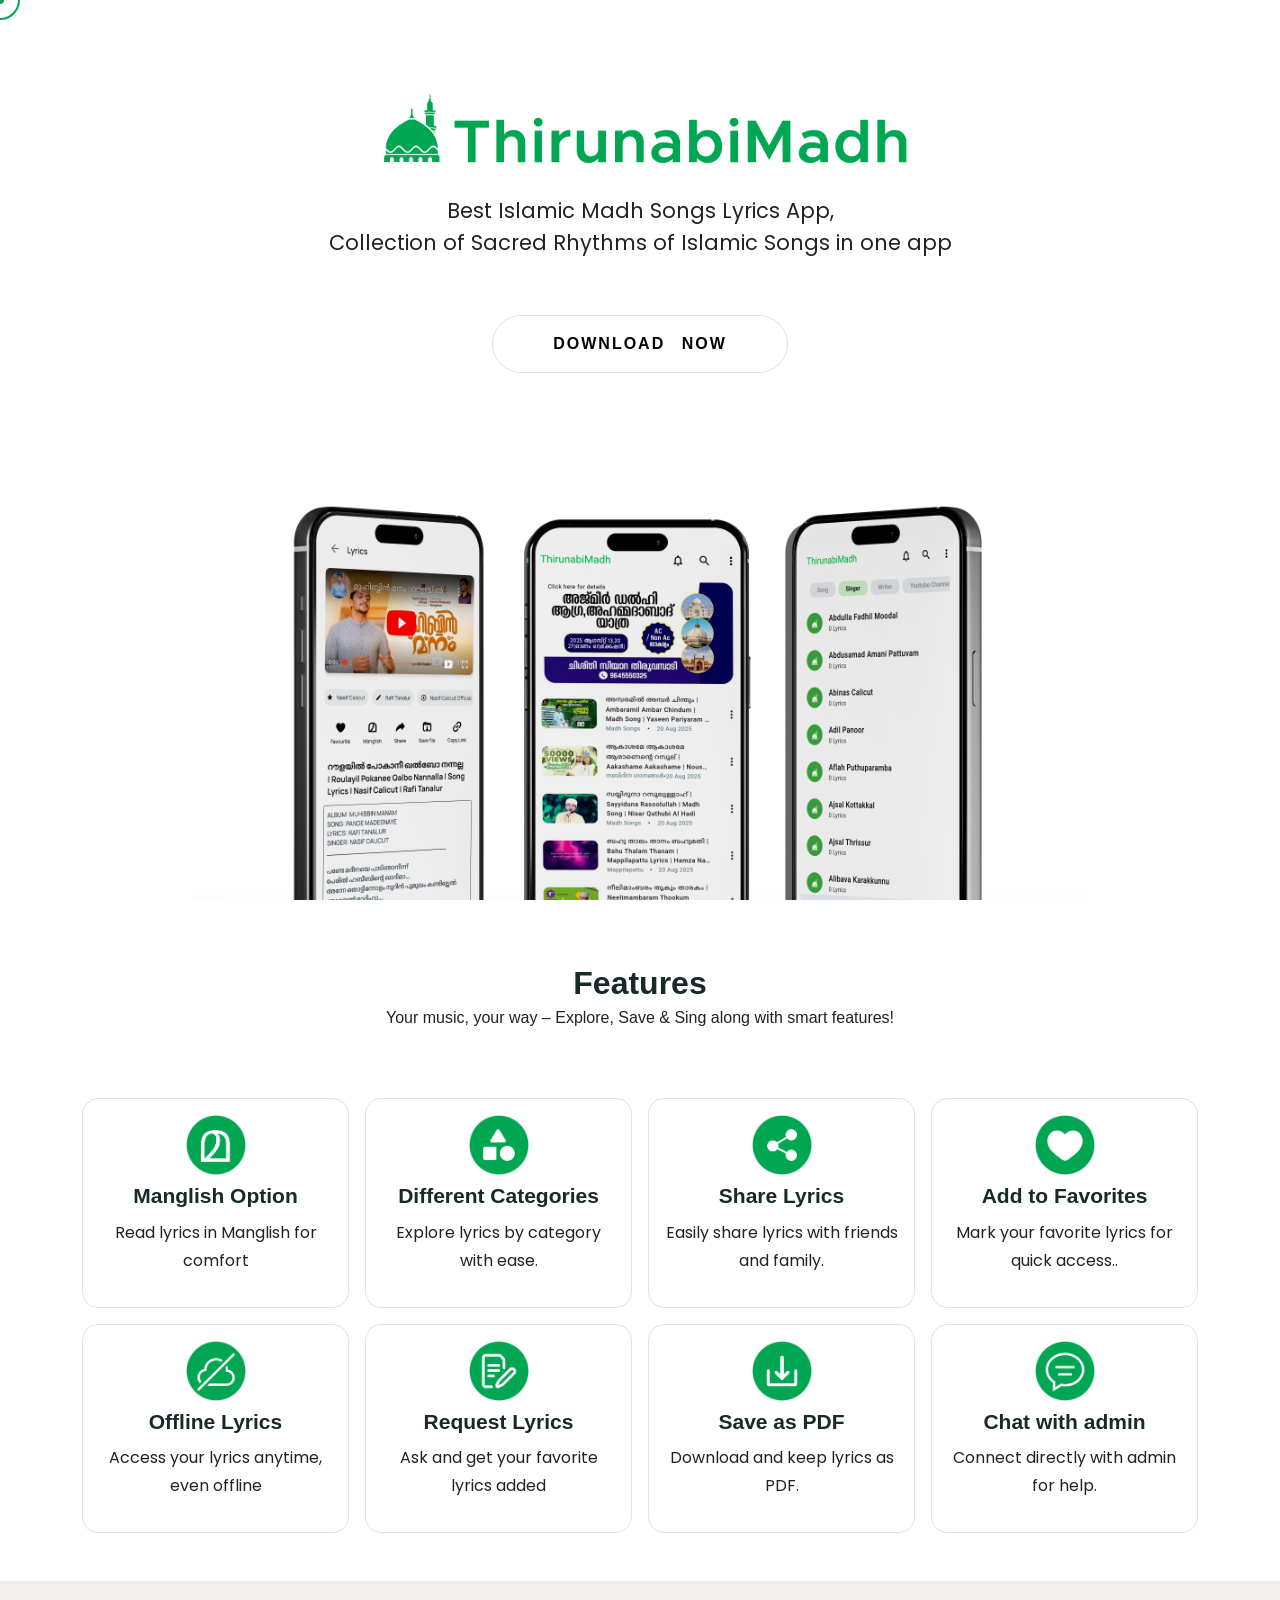
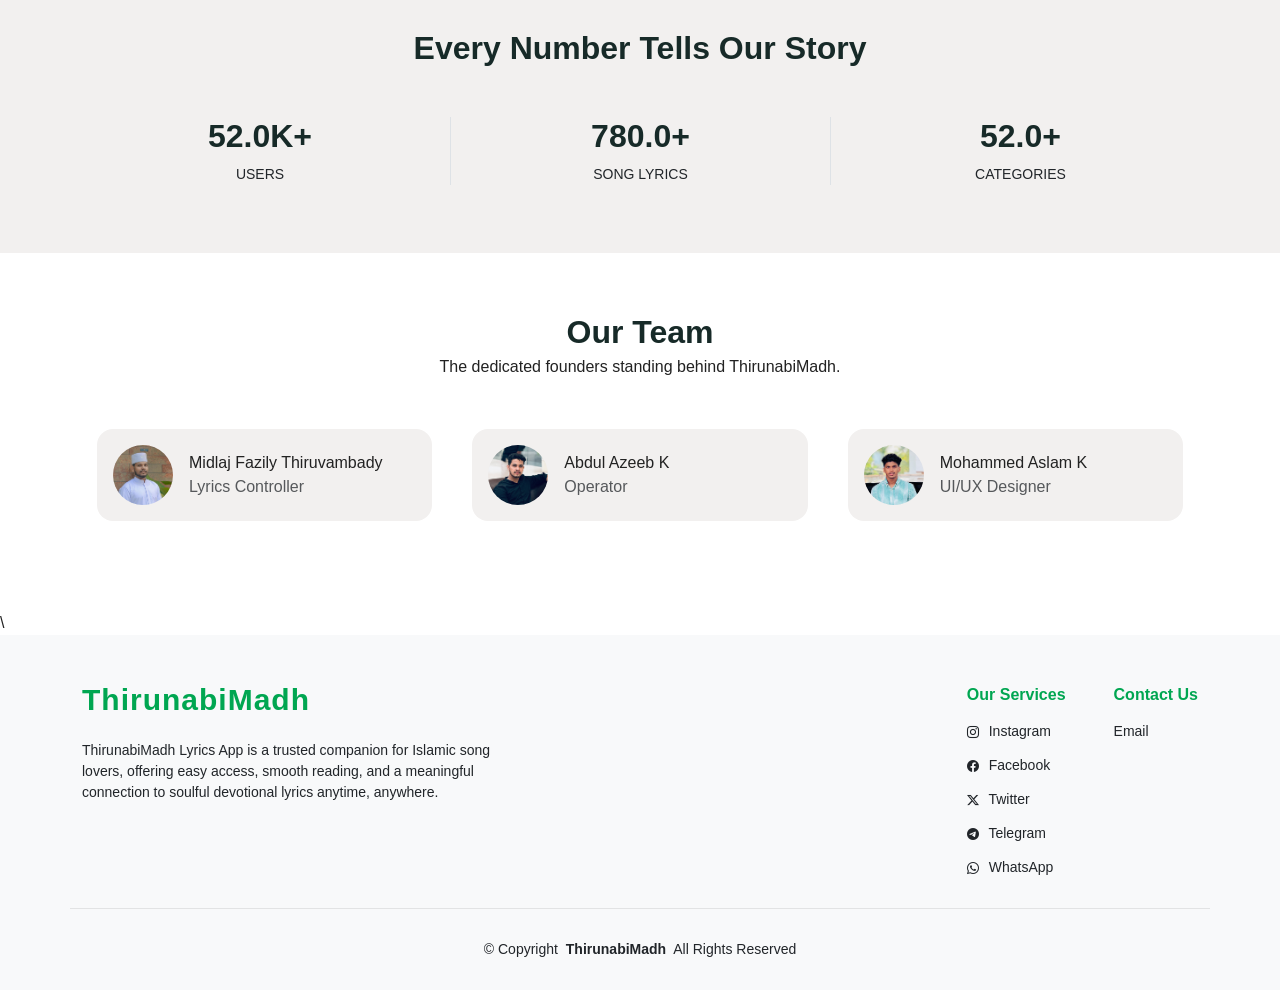
==== index.html @ 8b6ee103 "Add files via upload" ====
<!DOCTYPE html>
<html lang="en">

<head>
  <meta charset="utf-8">
  <meta content="width=device-width, initial-scale=1.0" name="viewport">
  <title>ThirunbiMadh</title>
  <meta name="description" content>
  <meta name="keywords" content>

  <!-- Favicons -->
  <link href="assetss/cus-imgs/LOGO-01-1.png" rel="icon">
  <link href="assetss/img/apple-touch-icon.png" rel="apple-touch-icon">

  <!-- Fonts -->
  <link href="https://fonts.googleapis.com" rel="preconnect">
  <link href="https://fonts.gstatic.com" rel="preconnect" crossorigin>
  <link
    href="https://fonts.googleapis.com/css2?family=Roboto:ital,wght@0,100;0,300;0,400;0,500;0,700;0,900;1,100;1,300;1,400;1,500;1,700;1,900&family=Montserrat:ital,wght@0,100;0,200;0,300;0,400;0,500;0,600;0,700;0,800;0,900;1,100;1,200;1,300;1,400;1,500;1,600;1,700;1,800;1,900&family=Poppins:ital,wght@0,100;0,200;0,300;0,400;0,500;0,600;0,700;0,800;0,900;1,100;1,200;1,300;1,400;1,500;1,600;1,700;1,800;1,900&display=swap"
    rel="stylesheet">

  <!-- Vendor CSS Files -->
  <link href="assetss/vendor/bootstrap/css/bootstrap.min.css" rel="stylesheet">
  <link href="assetss/vendor/bootstrap-icons/bootstrap-icons.css" rel="stylesheet">
  <link href="assetss/vendor/aos/aos.css" rel="stylesheet">
  <link href="assetss/vendor/glightbox/css/glightbox.min.css" rel="stylesheet">
  <link href="assetss/vendor/swiper/swiper-bundle.min.css" rel="stylesheet">

  <!-- Main CSS File -->
  <link rel="stylesheet" type="text/css" href="assetss/css/style.css">
  <link href="assetss/css/main.css" rel="stylesheet">

  <!-- =======================================================
  * Template Name: Impact
  * Template URL: https://bootstrapmade.com/impact-bootstrap-business-website-template/
  * Updated: Aug 07 2024 with Bootstrap v5.3.3
  * Author: BootstrapMade.com
  * License: https://bootstrapmade.com/license/
  ======================================================== -->
</head>

<body class="index-page">

  <!-- Custom cursor elements -->
  <div class="cursor-outline"></div>
  <div class="cursor-dot"></div>

  <header id="header" class="header fixed-top">

    <i class="mobile-nav-toggle"></i>
  </header>

  <main class="main">

    <!-- Hero Section -->
    <section class="head index-part-1">
      <div class="wow">
        <div class="container">
          <div class="row justify-content-center text-center">

            <!-- Logo -->
            <div class="col-12">
              <div class>
                <img class="img-fluid img-logo mx-auto d-block" src="assetss/cus-imgs/top img 4.png" alt="WOW Logo">
              </div>
            </div>

            <!-- Text -->
            <div class="col-12 ">

              <div class="font-1 helmet text-center mb-4">
                <p>
                  Best Islamic Madh Songs Lyrics App,
                  <br>
                  Collection of Sacred Rhythms of Islamic Songs in one app
                </p>
                <p></p>
              </div>
            </div>

            <!-- Button -->
            <div class="col-12 mt-4">
              <div class="wow-btn text-center">
                <a class="btn btn-default wow-button border"
                  href="https://play.google.com/store/apps/details?id=com.ThirunabiMadh ">
                  DOWNLOAD NOW</a>
              </div>
            </div>

          </div>
        </div>
      </div>
    </section>


    <section class="index-part-2 py-5 mt-3">
      <div class="container">

        <!-- desktop view -->
        <div class="row d-none d-md-block">
          <div class="container section-title mb-5" data-aos="fade-up">
        <h2>Features</h2>
        <p>Your music, your way – Explore, Save & Sing along with smart features!</p>
      </div><!-- End Section Title -->
         
          
        </div>

        <!-- mobile view -->
        <div class="row d-md-none">
          <div class="">
            <h2>Features</h2>
          </div>


          <p class="font-1">
            Your music, your way – Explore, Save & Sing along with smart features!
          </p>
        </div>
      </div>

      <div class="container">
  <div class="row g-3">

    <!-- Feature 1 -->
    <div class="col-12 col-md-6 col-lg-3">
      <!-- Mobile view -->
      <div>
        <div class="container">
          <div class="d-flex align-items-center border rounded-4 p-3 d-md-none">
            <div class="flex-shrink-0">
              <img src="assetss/cus-imgs/icon 6.png" style="width:60px;" alt>
            </div>
            <div class="ms-3">
              <h5 class="mb-1 fw-bold">Manglish Option</h5>
              <p class="mb-0 text-muted">Read lyrics in Manglish for comfort</p>
            </div>
          </div>
        </div>
      </div>

      <!-- Desktop view -->
      <div class="block text-center h-100 p-3 border rounded-4 d-none d-md-block">
        <img class="mb-2" src="assetss/cus-imgs/icon 6.png" style="width: 60px;" alt>
        <h4 class="fw-bold mb-0">Manglish Option</h4>
        <p class="font-2">Read lyrics in Manglish for comfort</p>
      </div>
    </div>

    <!-- Feature 2 -->
    <div class="col-12 col-md-6 col-lg-3">
      <div class="container">
        <div class="d-flex align-items-center border rounded-4 p-3 d-md-none">
          <div class="flex-shrink-0">
            <img src="assetss/cus-imgs/icon 2.png" style="width:60px;" alt>
          </div>
          <div class="ms-3">
            <h5 class="mb-1 fw-bold">Different Categories</h5>
            <p class="mb-0 text-muted">Explore lyrics by category with ease.</p>
          </div>
        </div>
      </div>

      <div class="block text-center h-100 p-3 border rounded-4 d-none d-md-block">
        <img class="mb-2" src="assetss/cus-imgs/icon 2.png" style="width: 60px;" alt>
        <h4 class="fw-bold mb-0">Different Categories</h4>
        <p class="font-2">Explore lyrics by category with ease.</p>
      </div>
    </div>

    <!-- Feature 3 -->
    <div class="col-12 col-md-6 col-lg-3">
      <div class="container">
        <div class="d-flex align-items-center border rounded-4 p-3 d-md-none">
          <div class="flex-shrink-0">
            <img src="assetss/cus-imgs/icon 3.png" style="width:60px;" alt>
          </div>
          <div class="ms-3">
            <h5 class="mb-1 fw-bold">Share Lyrics</h5>
            <p class="mb-0 text-muted">Easily share lyrics with friends and family</p>
          </div>
        </div>
      </div>

      <div class="block text-center h-100 p-3 border rounded-4 d-none d-md-block">
        <img class="mb-2" src="assetss/cus-imgs/icon 3.png" style="width: 60px;" alt>
        <h4 class="fw-bold mb-0">Share Lyrics</h4>
        <p class="font-2">Easily share lyrics with friends and family.</p>
      </div>
    </div>

    <!-- Feature 4 -->
    <div class="col-12 col-md-6 col-lg-3">
      <div class="container">
        <div class="d-flex align-items-center border rounded-4 p-3 d-md-none">
          <div class="flex-shrink-0">
            <img src="assetss/cus-imgs/icon 4.png" style="width:60px;" alt>
          </div>
          <div class="ms-3">
            <h5 class="mb-1 fw-bold">Add to Favorites</h5>
            <p class="mb-0 text-muted">Mark your favorite lyrics for quick access.</p>
          </div>
        </div>
      </div>

      <div class="block text-center h-100 p-3 border rounded-4 d-none d-md-block">
        <img class="mb-2" src="assetss/cus-imgs/icon 4.png" style="width: 60px;" alt>
        <h4 class="fw-bold mb-0">Add to Favorites</h4>
        <p class="font-2">Mark your favorite lyrics for quick access..</p>
      </div>
    </div>

    <!-- Feature 5 -->
    <div class="col-12 col-md-6 col-lg-3">
      <div class="container">
        <div class="d-flex align-items-center border rounded-4 p-3 d-md-none">
          <div class="flex-shrink-0">
            <img src="assetss/cus-imgs/icon 7.png" style="width:60px;" alt>
          </div>
          <div class="ms-3">
            <h5 class="mb-1 fw-bold">Offline Lyrics</h5>
            <p class="mb-0 text-muted">Access your lyrics anytime, even offline</p>
          </div>
        </div>
      </div>

      <div class="block text-center h-100 p-3 border rounded-4 d-none d-md-block">
        <img class="mb-2" src="assetss/cus-imgs/icon 7.png" style="width: 60px;" alt>
        <h4 class="fw-bold mb-0">Offline Lyrics</h4>
        <p class="font-2">Access your lyrics anytime, even offline</p>
      </div>
    </div>

    <!-- Feature 6 -->
    <div class="col-12 col-md-6 col-lg-3">
      <div class="container">
        <div class="d-flex align-items-center border rounded-4 p-3 d-md-none">
          <div class="flex-shrink-0">
            <img src="assetss/cus-imgs/icon 9.png" style="width:60px;" alt>
          </div>
          <div class="ms-3">
            <h5 class="mb-1 fw-bold">Request Lyrics</h5>
            <p class="mb-0 text-muted">Ask and get your favorite lyrics added.</p>
          </div>
        </div>
      </div>

      <div class="block text-center h-100 p-3 border rounded-4 d-none d-md-block">
        <img class="mb-2" src="assetss/cus-imgs/icon 9.png" style="width: 60px;" alt>
        <h4 class="fw-bold mb-0">Request Lyrics</h4>
        <p class="font-2">Ask and get your favorite lyrics added</p>
      </div>
    </div>

    <!-- Feature 7 -->
    <div class="col-12 col-md-6 col-lg-3">
      <div class="container">
        <div class="d-flex align-items-center border rounded-4 p-3 d-md-none">
          <div class="flex-shrink-0">
            <img src="assetss/cus-imgs/icon 1.png" style="width:60px;" alt>
          </div>
          <div class="ms-3">
            <h5 class="mb-1 fw-bold">Save as PDF</h5>
            <p class="mb-0 text-muted">Download and keep lyrics as PDF</p>
          </div>
        </div>
      </div>

      <div class="block text-center h-100 p-3 border rounded-4 d-none d-md-block">
        <img class="mb-2" src="assetss/cus-imgs/icon 1.png" style="width: 60px;" alt>
        <h4 class="fw-bold mb-0">Save as PDF</h4>
        <p class="font-2">Download and keep lyrics as PDF.</p>
      </div>
    </div>

    <!-- Feature 8 -->
    <div class="col-12 col-md-6 col-lg-3">
      <div class="container">
        <div class="d-flex align-items-center border rounded-4 p-3 d-md-none">
          <div class="flex-shrink-0">
            <img src="assetss/cus-imgs/icon 8.png" style="width:60px;" alt>
          </div>
          <div class="ms-3">
            <h5 class="mb-1 fw-bold">Chat with admin</h5>
            <p class="mb-0 text-muted">Connect directly with admin for help.</p>
          </div>
        </div>
      </div>

      <div class="block text-center h-100 p-3 border rounded-4 d-none d-md-block">
        <img class="mb-2" src="assetss/cus-imgs/icon 8.png" style="width: 60px;" alt>
        <h4 class="fw-bold mb-0">Chat with admin</h4>
        <p class="font-2">Connect directly with admin for help.</p>
      </div>
    </div>

  </div>
</div>

      </div>
    </section>

    <section id="numbers" class="py-5 text-white" style="background-color: #F2F0EF">
      <div class="container text-dark text-center section-title">
        <h2 class="  mb-5">Every Number Tells Our Story</h2>
        <div class="row gy-4 justify-content-center">

          <!-- Users -->
          <div class="col-12 col-sm-6 col-lg-4">
            <h3 class="fw-bold">
              <span class="counter" data-target="100">0</span>K+
            </h3>
            <p class="text-uppercase small">Users</p>
          </div>

          <!-- Lyrics -->
          <div class="col-12 col-sm-6 col-lg-4 border-start border-sm-0 border-lg-start">
            <h3 class="fw-bold">
              <span class="counter" data-target="1500">0</span>+
            </h3>
            <p class="text-uppercase small">Song Lyrics</p>
          </div>

          <!-- Categories -->
          <div class="col-12 col-sm-6 col-lg-4 border-start border-sm-0 border-lg-start">
            <h3 class="fw-bold">
              <span class="counter" data-target="100">0</span>+
            </h3>
            <p class="text-uppercase small">Categories</p>
          </div>

        </div>
      </div>
    </section>


    <section id="testimonials" class="testimonials section">

      <!-- Section Title -->
      <div class="container section-title" data-aos="fade-up">
        <h2>Our Team</h2>
        <p>The dedicated founders standing behind ThirunabiMadh.</p>
      </div><!-- End Section Title -->

      <div class="container" data-aos="fade-up" data-aos-delay="100">

        <!-- ✅ Swiper for Tablet & Desktop -->
        <div class="swiper init-swiper d-none d-md-block">
          <script type="application/json" class="swiper-config">
      {
        "loop": true,
        "speed": 600,
        "autoplay": { "delay": 5000 },
        "slidesPerView": "auto",
        "pagination": {
          "el": ".swiper-pagination",
          "type": "bullets",
          "clickable": true
        },
        "breakpoints": {
          "768": { "slidesPerView": 2, "spaceBetween": 20 },
          "1200": { "slidesPerView": 3, "spaceBetween": 10 }
        }
      }
    </script>
          <div class="swiper-wrapper">

            <!-- Slide 1 -->
            <div class="swiper-slide">
              <div class="testimonial-item p-3" style="background:#F2F0EF;">
                <div class="member d-flex align-items-center" role="button" data-bs-toggle="modal"
                  data-bs-target="#midlajModel">
                  <img src="assetss/cus-imgs/midlaj.jpg" class="img-fluid rounded-circle me-3"
                    style="width:60px;height:60px;object-fit:cover;">
                  <div class="d-flex flex-column align-items-start">
                    <span class="fw-medium">Midlaj Fazily Thiruvambady</span>
                    <span class="text-muted">Lyrics Controller</span>
                  </div>
                </div>
              </div>
            </div>

            <!-- Slide 2 -->
            <div class="swiper-slide">
              <div class="testimonial-item p-3" style="background:#F2F0EF;">
                <div class="member d-flex align-items-center" role="button" data-bs-toggle="modal"
                  data-bs-target="#azeebModel">
                  <img src="assetss/cus-imgs/azeeb.jpg" class="img-fluid rounded-circle me-3"
                    style="width:60px;height:60px;object-fit:cover;">
                  <div class="d-flex flex-column align-items-start">
                    <span class="fw-medium">Abdul Azeeb K</span>
                    <span class="text-muted">Operator</span>
                  </div>
                </div>
              </div>
            </div>

            <!-- Slide 3 -->
            <div class="swiper-slide">
              <div class="testimonial-item p-3" style="background:#F2F0EF;">
                <div class="member d-flex align-items-center" role="button" data-bs-toggle="modal"
                  data-bs-target="#aslamModel">
                  <img src="assetss/cus-imgs/aslam.jpg" class="img-fluid rounded-circle me-3"
                    style="width:60px;height:60px;object-fit:cover;">
                  <div class="d-flex flex-column align-items-start">
                    <span class="fw-medium">Mohammed Aslam K</span>
                    <span class="text-muted">UI/UX Designer</span>
                  </div>
                </div>
              </div>
            </div>

          </div>
          <div class="swiper-pagination"></div>
        </div>

        <!-- ✅ Vertical stacked layout for Mobile -->
        <div class="d-block d-md-none">
          <div class="testimonial-item p-3 mb-2" style="background:#F2F0EF;">
            <div class="member d-flex align-items-center" role="button" data-bs-toggle="modal"
              data-bs-target="#midlajModel">
              <img src="assetss/cus-imgs/midlaj.jpg" class="img-fluid rounded-circle me-3"
                style="width:60px;height:60px;object-fit:cover;">
              <div class="d-flex flex-column align-items-start">
                <span class="fw-medium">Midlaj Fazily Thiruvambady</span>
                <span class="text-muted">Lyrics Controller</span>
              </div>
            </div>
          </div>

          <div class="testimonial-item p-3 mb-2" style="background:#F2F0EF;">
            <div class="member d-flex align-items-center" role="button" data-bs-toggle="modal"
              data-bs-target="#azeebModel">
              <img src="assetss/cus-imgs/azeeb.jpg" class="img-fluid rounded-circle me-3"
                style="width:60px;height:60px;object-fit:cover;">
              <div class="d-flex flex-column align-items-start">
                <span class="fw-medium">Abdul Azeeb K</span>
                <span class="text-muted">Operator</span>
              </div>
            </div>
          </div>

          <div class="testimonial-item p-3 mb-2" style="background:#F2F0EF;">
            <div class="member d-flex align-items-center" role="button" data-bs-toggle="modal"
              data-bs-target="#aslamModel">
              <img src="assetss/cus-imgs/aslam.jpg" class="img-fluid rounded-circle me-3"
                style="width:60px;height:60px;object-fit:cover;">
              <div class="d-flex flex-column align-items-start">
                <span class="fw-medium">Mohammed Aslam K</span>
                <span class="text-muted">UI/UX Designer</span>
              </div>
            </div>
          </div>
        </div>

      </div>


      <div class="modal fade" id="midlajModel" tabindex="-1" aria-hidden="true">
        <div class="modal-dialog modal-fullscreen">
          <div class="modal-content">
            <div class="modal-body p-0">
              <div class="row g-0 h-100">

                <!-- Left side -->
                <div class="col-md-6 bg-light d-flex flex-column justify-content-center p-5 rounded-top-4">

                  <!-- Image + Content Wrapper -->
                  <div class="d-flex align-items-start">

                    <!-- Image on the left with top corners rounded -->
                    <img src="assetss/cus-imgs/midlaj.jpg" alt="Abdul Azeeb" class="profile-img me-4 flex-shrink-0 rounded-top-5"
                      width="200" height="250"
                      style="object-fit: cover; border-top-left-radius: 160px; border-top-right-radius: 16px;">

                    <!-- Text + Socials -->
                    <div>
                      <h6 class="text-muted mb-1">Lyrics Controller</h6>
                      <h2 class="fw-bold mb-2">Midlaj Fazily Thiruvambady</h2>
                      <p class="mb-3">
                         I’m Midlaj Thiruvambady, 25 years old, from Kozhikode, Kerala, India. I’m a Co-Founder and Lyrics
                    Controller at Thirunabimadh, adding creativity and depth through lyrics to strengthen the brand’s
                    artistic vision.

                      </p>
                      <!-- Social Links -->
                      <div class="social mt-2">
                         <a href="https://twitter.com/midlajtdy"><i class="bi bi-twitter-x"></i></a>
                    <a href="https://www.facebook.com/muhammed.midlaj.731"><i class="bi bi-facebook"></i></a>
                    <a href="https://www.Instagram.com/midlaj_thiruvambady"><i class="bi bi-instagram"></i></a>
                    <a href=""><i class="bi bi-linkedin"></i></a>
                    <a href="https://wa.me/919645550325"><i class="bi bi-whatsapp"></i></a>
                      </div>
                    </div>

                  </div>
                </div>

                <!-- Right side (acts as close button) -->
                <div class="col-md-6 bg-secondary close-area" data-bs-dismiss="modal" aria-label="Close">
                  <!-- Empty, whole area clickable -->
                </div>

              </div>
            </div>
          </div>
        </div>
      </div>

     
      <div class="modal fade" id="azeebModel" tabindex="-1" aria-hidden="true">
        <div class="modal-dialog modal-fullscreen">
          <div class="modal-content">
            <div class="modal-body p-0">
              <div class="row g-0 h-100">

                <!-- Left side -->
                <div class="col-md-6 bg-light d-flex flex-column justify-content-center p-5 rounded-top-4">

                  <!-- Image + Content Wrapper -->
                  <div class="d-flex align-items-start">

                    <!-- Image on the left with top corners rounded -->
                    <img src="assetss/cus-imgs/azeeb.jpg" alt="Abdul Azeeb" class="me-4 flex-shrink-0 rounded-top-5"
                      width="200" height="250"
                      style="object-fit: cover; border-top-left-radius: 160px; border-top-right-radius: 16px;">

                    <!-- Text + Socials -->
                    <div>
                      <h6 class="text-muted mb-1">Operator</h6>
                      <h2 class="fw-bold mb-2">Abdul Azeeb K</h2>
                      <p class="mb-3">
                        I’m Abdul Azeeb K, 24 years old, from Venniyur, Malappuram, Kerala. I’m a Co-Founder and
                        Operator at Thirunabimadh, managing operations and ensuring smooth workflow for the brand.

                      </p>
                      <!-- Social Links -->
                      <div class="social mt-2">
                        <a href="#"><i class="bi bi-twitter-x"></i></a>
                        <a href="#"><i class="bi bi-facebook"></i></a>
                        <a href="#"><i class="bi bi-instagram"></i></a>
                        <a href="#"><i class="bi bi-linkedin"></i></a>
                        <a href="https://wa.me/7034441826"><i class="bi bi-whatsapp"></i></a>
                      </div>
                    </div>

                  </div>
                </div>

                <!-- Right side (acts as close button) -->
                <div class="col-md-6 bg-secondary close-area" data-bs-dismiss="modal" aria-label="Close">
                  <!-- Empty, whole area clickable -->
                </div>

              </div>
            </div>
          </div>
        </div>
      </div>
 <div class="modal fade" id="aslamModel" tabindex="-1" aria-hidden="true">
        <div class="modal-dialog modal-fullscreen">
          <div class="modal-content">
            <div class="modal-body p-0">
              <div class="row g-0 h-100">

                <!-- Left side -->
                <div class="col-md-6 bg-light d-flex flex-column justify-content-center p-5 rounded-top-4">

                  <!-- Image + Content Wrapper -->
                  <div class="d-flex align-items-start">

                    <!-- Image on the left with top corners rounded -->
                    <img src="assetss/cus-imgs/aslam.jpg" alt="Abdul Azeeb" class="me-4 flex-shrink-0 rounded-top-5"
                      width="200" height="250"
                      style="object-fit: cover; border-top-left-radius: 160px; border-top-right-radius: 16px;">

                    <!-- Text + Socials -->
                    <div>
                      <h6 class="text-muted mb-1">Ui/Ux Designer</h6>
                      <h2 class="fw-bold mb-2">Mohammed Aslam K</h2>
                      <p class="mb-3">
                        I’m Mohammed Aslam K, 23 years old, from Venniyur, Malappuram, Kerala. I’m a Co-Founder and Designer
                    at Thirunabimadh, specializing in UI/UX design to create simple and user-friendly experiences

                      </p>
                      <!-- Social Links -->
                      <div class="social mt-2">
                        <a href="https://x.com/aslamkvnr555?s=21"><i class="bi bi-twitter-x"></i></a>
                    <a href><i class="bi bi-facebook"></i></a>
                    <a href="https://www.instagram.com/moh.aslxm"><i class="bi bi-instagram"></i></a>
                    <a
                      href="https://www.linkedin.com/in/mohammed-aslam-k-752806375?utm_source=share&utm_campaign=share_via&utm_content=profile&utm_medium=ios_app"><i
                        class="bi bi-linkedin"></i></a>
                    <a href="https://wa.me/8891588624"><i class="bi bi-whatsapp"></i></a>
                      </div>
                    </div>

                  </div>
                </div>

                <!-- Right side (acts as close button) -->
                <div class="col-md-6 bg-secondary close-area" data-bs-dismiss="modal" aria-label="Close">
                  <!-- Empty, whole area clickable -->
                </div>

              </div>
            </div>
          </div>
        </div>
      </div>


    </section>

    <!-- Testimonials Section -->
    <!-- <section id="testimonials" class="testimonials section"> -->


    <!-- <div class="container section-title" data-aos="fade-up">
        <h2>Testimonials</h2>
        <p>Necessitatibus eius consequatur ex aliquid fuga eum quidem sint
          consectetur velit</p>
      </div>

      <div class="container" data-aos="fade-up" data-aos-delay="100">

        <div class="swiper init-swiper">
          <script type="application/json" class="swiper-config">
            {
              "loop": true,
              "speed": 600,
              "autoplay": {
                "delay": 5000
              },
              "slidesPerView": "auto",
              "pagination": {
                "el": ".swiper-pagination",
                "type": "bullets",
                "clickable": true
              },
              "breakpoints": {
                "320": {
                  "slidesPerView": 1,
                  "spaceBetween": 40
                },
                "1200": {
                  "slidesPerView": 3,
                  "spaceBetween": 10
                }
              }
            }
          </script>
          <div class="swiper-wrapper">

            <div class="swiper-slide">
              <div class="testimonial-item">
                <img src="assetss/users/Shaki Nalapad.jpg" class="testimonial-img" alt>
                <h3>Shaki Nalapad</h3>
                <h4>Singer </h4>
                <div class="stars">
                  <i class="bi bi-star-fill"></i><i class="bi bi-star-fill"></i><i class="bi bi-star-fill"></i><i
                    class="bi bi-star-fill"></i><i class="bi bi-star-fill"></i>
                </div>
                <p>
                <p class="overflow-auto" style="max-height: 120px;">
                  <span>The best Madh lyrics app ever made. Categories help
                    you easily find the art form about Habeeb. Songs
                    include Madh, Arabic, Mappilappatt and more. Other
                    art forms like speeches and stories are also there.
                    A perfect gift for Madh lovers and useful for Milad
                    or programs.
                    .</span>
                </p>

                </p>
              </div>
            </div>

            <div class="swiper-slide">
              <div class="testimonial-item">
                <img src="assetss/users/Shaki Nalapad.jpg" class="testimonial-img" alt>
                <h3>Sayyid Naeemul Haque Mayankakkada</h3>

                <div class="stars">
                  <i class="bi bi-star-fill"></i><i class="bi bi-star-fill"></i><i class="bi bi-star-fill"></i><i
                    class="bi bi-star-fill"></i><i class="bi bi-star-fill"></i>
                </div>

                <p class="overflow-auto" style="max-height: 120px;">
                  <span>
                    I downloaded this to get Nabi (SA) song lyrics.
                    Since today was Badr day, I searched Thwaha
                    Thangal’s lyrics on Google, and this page was
                    suggested on FB. So I downloaded it. Even if it
                    didn’t open, I trust Muth Nabi (SA) app, no
                    cheating. Making it offline will benefit
                    Lakshadweep people.
                  </span>
                </p>
              </div>
            </div>

          </div>
          <div class="swiper-pagination"></div>
        </div>

      </div> -->


    <!-- Button trigger modal -->

    <!-- Fullscreen Split Modal -->




    <!-- </section>/Testimonials Section -->

    <!-- Team Section -->

    <!-- Recent Posts Section -->\

    <script>

    
   const cursorOutline = document.querySelector('.cursor-outline');
const cursorDot = document.querySelector('.cursor-dot');

let mouseX = 0, mouseY = 0;
let outlineX = 0, outlineY = 0;
let dotX = 0, dotY = 0;

document.addEventListener('mousemove', (e) => {
  mouseX = e.clientX;
  mouseY = e.clientY;
});

function animate() {
  // Smooth interpolation (0.1 = slow, 0.2 = faster)
  outlineX += (mouseX - outlineX) * 0.1;
  outlineY += (mouseY - outlineY) * 0.1;

  dotX += (mouseX - dotX) * 0.25;
  dotY += (mouseY - dotY) * 0.25;

  cursorOutline.style.left = outlineX + "px";
  cursorOutline.style.top = outlineY + "px";

  cursorDot.style.left = dotX + "px";
  cursorDot.style.top = dotY + "px";

  requestAnimationFrame(animate);
}
animate();

  


      // Counter Animation
      const counters = document.querySelectorAll('.counter');
      const speed = 100; // lower = faster

      counters.forEach(counter => {
        const updateCount = () => {
          const target = parseFloat(counter.getAttribute('data-target'));
          let count = parseFloat(counter.innerText);
          const increment = target / speed;

          if (count < target) {
            counter.innerText = (count + increment).toFixed(1);
            setTimeout(updateCount, 30);
          } else {
            counter.innerText = target;
          }
        };
        updateCount();
      });
    </script>

  </main>
  <footer id="footer" class="footer bg-light text-dark accent-background">

    <div class="container footer-top">
      <div class="row gy-4 justify-content-between">

        <!-- About (always left) -->
        <div class="col-lg-5 col-md-12 footer-about text-start">
          <a href="index.html" class="logo d-flex align-items-center  justify-content-md-start">
            <span class="sitename">ThirunabiMadh</span>
          </a>
          <p class="d-md-block">
            ThirunabiMadh Lyrics App is a trusted companion for Islamic song lovers, offering easy access,
            smooth reading, and a meaningful connection to soulful devotional lyrics anytime, anywhere.
          </p>
        </div>

        <!-- Wrap right side sections -->
        <div class="col-lg-6 col-md-12 d-flex justify-content-lg-end justify-content-between text-start gap-5">

          <!-- Our Services -->
          <div class="footer-links">
            <h4>Our Services</h4>
            <ul class="list-unstyled">
              <li><a class="insta" href="https://instagram.com/thirunabimadh"><i class="bi bi-instagram me-1"></i>
                  Instagram</a></li>
              <li><a class="fb" href="https://www.facebook.com/MidlajThiruvambadyLyrics?mibextid=ZbWKwL"><i
                    class="bi bi-facebook me-1"></i> Facebook</a></li>
              <li><a class="twitter" href="http://x.com/thirunabimadh"><i class="bi bi-twitter-x me-1"></i> Twitter</a>
              </li>
              <li><a class="telegram" href="https://t.me/Islamicsonglyrics"><i class="bi bi-telegram me-1"></i>
                  Telegram</a></li>
              <li><a class="whatsapp" href="https://whatsapp.com/channel/0029Va9f4U777qVXWxUVME0s"><i
                    class="bi bi-whatsapp me-1"></i> WhatsApp</a></li>
            </ul>
          </div>

          <!-- Contact Us -->
          <div class="footer-links">
            <h4>Contact Us</h4>
            <ul class="list-unstyled">
              <li><a class="text-dark d-inline-block" href="mailto:contact.thirunabimadh@gmail.com">Email</a></li>
            </ul>
          </div>

        </div>
      </div>
    </div>

    <div class="container copyright text-center mt-4">
      <p>© <span>Copyright</span> <strong class="px-1 sitename">ThirunabiMadh</strong> <span>All Rights Reserved</span>
      </p>
    </div>

  </footer>





  <!-- Scroll Top -->
  <a href="#" id="scroll-top" class="scroll-top d-flex align-items-center justify-content-center"><i
      class="bi bi-arrow-up-short"></i></a>

  <!-- Preloader -->
  <div id="preloader"></div>

  <!-- Vendor JS Files -->
  <script src="assetss/vendor/bootstrap/js/bootstrap.bundle.min.js"></script>
  <script src="assetss/vendor/php-email-form/validate.js"></script>
  <script src="assetss/vendor/aos/aos.js"></script>
  <script src="assetss/vendor/glightbox/js/glightbox.min.js"></script>
  <script src="assetss/vendor/swiper/swiper-bundle.min.js"></script>
  <script src="assetss/vendor/purecounter/purecounter_vanilla.js"></script>
  <script src="assetss/vendor/imagesloaded/imagesloaded.pkgd.min.js"></script>
  <script src="assetss/vendor/isotope-layout/isotope.pkgd.min.js"></script>

  <!-- Main JS File -->
  <script src="assetss/js/main.js"></script>

</body>

</html>
---- assetss/css/style.css ----
html, body{
  min-height: 100%;
}
body{
  position: relative;
}
*{
    outline: none;
}
.overlay{
  position: absolute;
  top: 0;
  left: 0;
  width: 0%;
  height: 0%;
  z-index: 9;
  background-color: rgba(0,0,0,0.5); /*dim the background*/
}
.sidenav {
    height: 100%;
    width: 0;
    position: fixed;
    z-index: 10;
    top: 0;
    right: 0;
    background-color: white;
    overflow-x: hidden;
    transition: 0.5s;
    padding-top: 5%;
}
.main a{
    color: black;
    text-decoration: none;
    font-size: 16px;
    cursor:pointer;
    word-spacing: 10px;
    font-weight: 600;

}
.sidenav a {
    padding: 5%;
    text-decoration: none;
    color: #818181;
    display: block;
    transition: 0.3s;
    font-size: 16px;
    letter-spacing: 2px;
}
.sidenav hr{
    margin-bottom: 5px;
    margin-top: 6px;
}

.sidenav a:hover, .offcanvas a:focus{
    color: #2c2b2b;
}

.sidenav .closebtn {
    position: absolute;
    top: 0;
    right: 25px;
    font-size: 36px;
    margin-left: 50px;
}

#main {
    transition: margin-left .5s;
    padding-right: 6px;
    padding-top: 15px;
}

/*@media screen and (max-height: 450px) {
  .sidenav {padding-top: 15px;}
  .sidenav a {font-size: 18px;}
}*/
 
.menu-ul{
    text-align: center;
}
.menu-ul li{
    list-style-type: none;
}
body {
    background-color: #ffffff;
    transition: background-color .5s;
    font-family: 'Poppins', sans-serif;
}
.head-bar{
    padding-top: 1vh;
    max-height: 10vh;
}
.wow-logo{
    padding-bottom: 2vh;
    padding-top:10vh;
}
.img-logo{
    max-height: 15vh;
    margin-left: auto;
    margin-right: auto;
}
.helmet{
    max-height: 4vh;
}


.head{
    min-height: 100vh;
    background-image: url('../cus-imgs/image\ web\ 1.png');
    position: relative;
    background-position: bottom;
    background-repeat: no-repeat;
    background-size:100vh;
}
.fix-bottom{
    text-align: bottom;

}
/*button {
    background-color: #fefefe;
    border-color: black;
    color: black;
    text-align: center;
    text-decoration: none;
    display: inline-block;
    font-size: 16px;
    border-radius: 50px;
    border-width: 1px;
    letter-spacing: 2px;

}*/
.wow-button{
    padding: 16px 60px;
    border: solid 1px black;
    color: black;
    text-align: center;
    text-decoration: none;
    display: inline-block;
    font-size: 16px;
    border-radius: 50px;
    letter-spacing: 2px;
}
.wow-button:hover{
    color: #ffffff;
    background-color: #038b0a;
    transition: .5s;
}
.font-1{
    font-family: 'Poppins', sans-serif;
    font-style: normal;
    font-size: 21px;
}
.hr-social{
    margin:0px;
    margin-top: 30px;
}
.index-part-2,.index-part-4,.index-part-3{
    padding-top: 50px;
    padding-bottom: 60px;
}
.index-part-2,.index-part-4{
    background-color: #ffffff;
}
hr{
    background-color: #ffffff; height: 1px; border: 0;
    margin-top: 1vh;
}

h1{
    font-size: 55px;
}
h2{
    font-size:45px;
}
h3{
    font-size: 32px;
}
h4{
    font-size: 21px;
}
h5{
    font-size: 100%;
}
h6{
    font-size: 100%;
}
.sub-text{
    padding-right: 25%;
    padding-left: 25%;
    padding-bottom: 3%;   
}
.block{
    border-style: solid;
    border-color: #dcd9d9;
    border-width: 1px;
    margin-right: 0px;
    padding-top: 8%;
    padding-bottom: 5%;
    padding-left: 25%;
    padding-right: 25%;
}
.block-first{
    border-right: none;
    border-bottom: none;
}
.block-second{
    border-bottom: none;
}
.block-third{
    border-right: none;
}
.block p{
    line-height: 28px;
    padding-top: 10px;
}
.icon{
    background-color: #2d2d2d;
    color: white;
    display: table;
    width: 60px;
    height: 60px;
    border-radius: 100%;
    margin-right: auto;
    margin-left: auto;
}

/* i{
        display: table-cell; 
        vertical-align: middle;
        position: relative;
        top: 50%;
        transform: translateY(50%);
        
} */

ul li a {
  color: inherit;
  text-decoration: none;
  transition: color 0.3s ease;
}

/* Instagram */
.insta:hover {
  color: #E4405F; /* Instagram pink/red */
}

/* Facebook */
.fb:hover {
  color: #1877F2; /* Facebook blue */
}

/* Twitter (X) */
.twitter:hover {
  color: #000000; /* Twitter X is black */
}

/* Telegram */
.telegram:hover {
  color: #0088cc; /* Telegram blue */
}

/* WhatsApp */
.whatsapp:hover {
  color: #25D366; /* WhatsApp green */
}
.font-2{
    font-family: 'Poppins';font-size: 22px;
    font-size: 16px;
    line-height: 30px;
}
.round-img{
    display: table;
    width: 250px;
    height: 250px;
    border-radius: 100%;
}
.container-fluid{
    padding-left: 0px;
    padding-right: 0px;
}
.social{
    
    display: block;
    padding-top: 6%;
    padding-bottom: 5%;
}
.social ul{
    padding-left: 0px;
}
.social li{
    list-style-type: none;
    display: inline-block;
    border:1px solid #c8c2c2;
    margin-right: 5px;
    border-radius: 3px;
}
.social a{
    padding: 10px;
    color: black;
    text-align: center;
    text-decoration: none;
}

/* cursor */
.close-area {
      cursor: url("data:image/svg+xml;utf8,<svg xmlns='http://www.w3.org/2000/svg' width='32' height='32'><circle cx='16' cy='16' r='15' stroke='black' stroke-width='2' fill='white'/><line x1='10' y1='10' x2='22' y2='22' stroke='black' stroke-width='2'/><line x1='22' y1='10' x2='10' y2='22' stroke='black' stroke-width='2'/></svg>") 16 16, auto;
    }


.social a:hover{
    color: #ffffff;
    background-color: #2d2d2d;
    transition: .5s;
}
/* .footer-p1,.footer-p2{
    padding-top: 10px;
    font-style: italic;
    font-size: 16px; 
}
.footer-p2{
    display: inline-block;
    text-align: right;
    padding-right: 0px;
    width: 100%;
} */
i.fa-heart{
    transform:translateY(-20%);
    margin-bottom: 0px;
}
/* .footer{
    padding-top: 35px;
    padding-bottom: 45px;
    border-top: 1px solid #cccccc;
} */
.generic-page{
    background-color: #ffffff; 
    padding-bottom: 30px;
}
.generic{
    padding-top: 25px;
}
.img-generic{
    padding-top: 15px;
    width: 100%;
    margin: 0px;
    padding-bottom: 60px;
}
.generic-p{
    padding-bottom: 20px;
    font-size: 18px;

}
.element-full{
    background-color: #ffffff; 
}
.element-page{
    padding-top: 25px;
}
.Element-heading{
    padding-top: 15px;
}
.Element-heading-para{
    padding-right: 380px;
}
.call-btn-1{
    border:1px solid black;
    border-radius: 30px;
    width:100%;
    margin-top: 20px;
    padding-top: 18px;
    padding-bottom: 18px;
    font-size: 12px;
}
.call-btn-2{
    border:1px solid black;
    border-radius: 25px;
    width:100%;
    margin-top: 20px;
    padding-top: 15px;
    padding-bottom: 15px;
    font-size: 12px;
}
.call-btn-3{
    border:1px solid black;
    border-radius: 25px;
    width:100%;
    margin-top: 20px;
    padding-top: 10px;
    padding-bottom: 10px;
    font-size: 12px;
}
.btn-line{
    padding-top: 5px;
}
.btn-line a:hover{
    color:white;
    background-color: black;
    transition: .5s;
}
.form-section{
    padding-top: 56px;
}
.col-block{
     padding-left:0px;padding-right:0px;
}

input,select,textarea{
     width: 100%;
    border:1px solid black;
    border-radius: 30px;
    font-family: 'Poppins';font-size: 22px;
    padding-top: 15px;
    padding-bottom: 15px;
    padding-left: 35px;
    margin-bottom: 30px;
}
textarea{
    padding-top: 28px;
}
.form-section h3{
    padding-bottom: 35px;
}
.form-section button{
    padding-top: 15px;
    padding-bottom: 15px;
    padding-left: 28px;
    padding-right: 28px;
    font-size: 13px;
    letter-spacing: 0px;
    margin-right: 5px;
    margin-bottom: 60px;
    border-radius: 50px;
    border:solid 1px black;
}
.form-section button:hover{
    color: #ffffff;
    background-color: #2d2d2d;
    transition: .5s;
}
.E-image img{
    padding-top: 50px;
}
.wow-btn{
     padding-top:4vh;
     padding-bottom:2vh;
}
.foot-img{
    margin-right: auto;
    margin-left: auto;
}
.why-div{
    margin-bottom:35px;
}
.line-full{
    margin-top:50px;margin-bottom:50px;
}
.hr-short{
     width:5%;
     margin-left: 0px;
}
.hr-mid{
    width: 6%;
    margin-left: auto;
    margin-right: auto;
}
.blockquote-row{
 padding-left:2%;
 padding-right: 18%;
}
.blockquote-side{
     border-left:thick solid black;padding-top:8px;
}
.blockquote-side.font-1{
    margin-left:12px;
}
.E-social{
    text-align:left;padding-top:36px;padding-bottom:0px;
}
/* .footer-p2 a{
    color: black;
    font-size: 14px;
} */
@media screen and (max-width : 600px){
    .head{
         min-height: 65vh;
    background-image: url('../cus-imgs/image\ web\ 1.png');
    position: relative;
    background-position: bottom;
    background-repeat: no-repeat;
    background-size:50vh;
    }
}
@media screen and (min-width: 481px) and (max-width: 1200px) {

   .block{
    padding-top: 30px;
    padding-bottom: 15px;
    padding-left: 30px;
    padding-right: 30px;
   }
   .Element-heading-para{
    padding-right: 80px;
   }
   /* .footer-p1,.footer-p2{
    padding-top: 0px;
    font-size: 10px; 
    }
    .footer{
        padding-top: 15px;
        padding-bottom: 25px;
    }
    .footer-p2 a{
    font-size: 12px;
    } */
}


@media only screen and (max-width: 480px) {
    .font-1{
        font-size: 15px;
    }
/*   .block{
    padding-top: 30px;
    padding-bottom: 20px;
    padding-left: 40px;
    padding-right: 40px;
   }*/
   .Element-heading-para{
    padding-right: 60px;
  }
    /* .footer-p1 p,.footer-p2 p{
    padding-top: 0px;
    font-size: 12px;
    letter-spacing: 0px;
    line-height: 14px; 
    }
    .footer-p2 p{
        line-height: 8px;
    }
    .footer-p2 a{
    font-size: 10px;
    }
    .footer{
        padding-top: 15px;
        padding-bottom: 25px;
    } */
   .wow-logo{
    padding-bottom: 10px;
    padding-top: 40px;
    }
    .wow-btn{
     padding-top:20px;
     padding-bottom:5px;
    }
    input,select,textarea{
    padding-top: 8px;
    padding-bottom: 8px;
    padding-left: 20px;
    margin-bottom: 15px;
    }
    textarea{
        padding-top: 15px;
    }
    .call-btn-1{
    margin-top: 12px;
    padding-top: 12px;
    padding-bottom: 10px;
    font-size: 10px;
    }
    .call-btn-2{
        margin-top: 12px;
        padding-top: 7px;
        padding-bottom: 7px;
        font-size: 10px;
    }
    .call-btn-3{
        margin-top: 12px;
        padding-top: 5px;
        padding-bottom: 5px;
        font-size: 10px;
    }
    .head-bar{
    padding: auto;
    }
    /*.wow-logo{
        padding: auto;
    }*/
    button {
        padding: auto;

    }
    .generic{
    padding-top: 15px;
    }
    .generic img{
    padding-top: 10px;
    }
    h1{
    font-size: 38px;
    }
    h2{
        font-size:33px;
    }
    h3{
        font-size: 23px;
    }
    h4{
        font-size: 20px;
    }
    h5{
        font-size: 100%;
    }
    h6{
        font-size: 100%;
    }
}

/*This section for small height device*/
@media only screen and (max-height: 400px){
    .head-bar{
        padding-top: 1vh;
        max-height: 10vh;
    }
    .wow-logo{
        padding-bottom: 2vh;
        padding-top:10vh;
    }
    .img-logo{
        max-height: 30vh;
        margin-left: auto;
        margin-right: auto;
    }
    .helmet{
        max-height: 20vh;
    }
    .btn-1{
        padding-top: 3vh;
        padding-bottom: 3vh;
    }
    .head{
        min-height: 150vh;
        background-size:60vh;
    }
        .wow-btn{
         padding-top:10vh;
         padding-bottom:4vh;
    }
    
}
---- assetss/css/main.css ----
/**
* Template Name: Impact
* Template URL: https://bootstrapmade.com/impact-bootstrap-business-website-template/
* Updated: Aug 07 2024 with Bootstrap v5.3.3
* Author: BootstrapMade.com
* License: https://bootstrapmade.com/license/
*/

/*--------------------------------------------------------------
# Font & Color Variables
# Help: https://bootstrapmade.com/color-system/
--------------------------------------------------------------*/
/* Fonts */

body{
  font-family: Arial, Helvetica, sans-serif
}
:root {
  /* font-family: 'Trebuchet MS', 'Lucida Sans Unicode', 'Lucida Grande', 'Lucida Sans', Arial, sans-serif; */
  --default-font: 'Trebuchet MS', 'Lucida Sans Unicode', 'Lucida Grande', 'Lucida Sans', Arial, sans-serif;
  --heading-font: "Montserrat",  sans-serif;
  --nav-font: "Poppins",  sans-serif;
}

/* Global Colors - The following color variables are used throughout the website. Updating them here will change the color scheme of the entire website */
:root { 
  --background-color: #ffffff; /* Background color for the entire website, including individual sections */
  --default-color: #222222; /* Default color used for the majority of the text content across the entire website */
  --heading-color: #172a28; /* Color for headings, subheadings and title throughout the website */
  --accent-color: #00a651; /* Accent color that represents your brand on the website. It's used for buttons, links, and other elements that need to stand out */
  --surface-color: #ffffff; /* The surface color is used as a background of boxed elements within sections, such as cards, icon boxes, or other elements that require a visual separation from the global background. */
  --contrast-color: #ffffff; /* Contrast color for text, ensuring readability against backgrounds of accent, heading, or default colors. */
}

/* Nav Menu Colors - The following color variables are used specifically for the navigation menu. They are separate from the global colors to allow for more customization options */
:root {
  --nav-color: #ffffff;  /* The default color of the main navmenu links */
  --nav-hover-color: #00a651; /* Applied to main navmenu links when they are hovered over or active */
  --nav-mobile-background-color: #ffffff; /* Used as the background color for mobile navigation menu */
  --nav-dropdown-background-color: #ffffff; /* Used as the background color for dropdown items that appear when hovering over primary navigation items */
  --nav-dropdown-color: #00a651; /* Used for navigation links of the dropdown items in the navigation menu. */
  --nav-dropdown-hover-color: #00a651; /* Similar to --nav-hover-color, this color is applied to dropdown navigation links when they are hovered over. */
}

/* Color Presets - These classes override global colors when applied to any section or element, providing reuse of the sam color scheme. */

.light-background {
  --background-color: #ffffff;
  --surface-color: #ffffff;
}

.dark-background {
  --background-color: #060606;
  --default-color: #ffffff;
  --heading-color: #00a651;
  --surface-color: #252525;
  --contrast-color: #ffffff;
}

.accent-background {
  --background-color:  #00a651;
  --default-color: #252525;
  --heading-color: #00a651;
  --accent-color: #ffffff;
  --surface-color:  #00a651;
  --contrast-color: #ffffff;
}

/* Smooth scroll */
:root {
  scroll-behavior: smooth;
}

/*--------------------------------------------------------------
# General Styling & Shared Classes
--------------------------------------------------------------*/
body {
  color: var(--default-color);
  background-color: var(--background-color);
  /* font-family: var(--default-font); */
}

a {
  color: var(--accent-color);
  text-decoration: none;
  transition: 0.3s;
}

a:hover {
  color: color-mix(in srgb, var(--accent-color), transparent 25%);
  text-decoration: none;
}

  .profile-img {
    transition: 0.3s ease-in-out;
  }
  .profile-img:hover {
    filter: sepia(100%) saturate(500%) hue-rotate(190deg);
    transform: scale(1.05);  /* slight zoom */
  }
/* pointer mouse */
   body {
  cursor: none;
}

/* Outer circle */
.cursor-outline {
  position: fixed;
  top: 0;
  left: 0;
  width: 40px;
  height: 40px;
  border: 2px solid #00a651;
  border-radius: 50%;
  pointer-events: none;
  transform: translate(-50%, -50%);
  z-index: 9998;
}

/* Inner dot */
.cursor-dot {
  position: fixed;
  top: 0;
  left: 0;
  width: 8px;
  height: 8px;
  background: #00a651;
  border-radius: 50%;
  pointer-events: none;
  transform: translate(-50%, -50%);
  z-index: 9999;
  transition: transform 0.2s ease-out;
}

/* Hover effect */
a:hover ~ .cursor-outline,
button:hover ~ .cursor-outline,
.block:hover ~ .cursor-outline {
  width: 60px;
  height: 60px;
  border-color: #00a651;
}

a:hover ~ .cursor-dot,
button:hover ~ .cursor-dot,
.block:hover ~ .cursor-dot {
  background: #00a651;
  transform: translate(-50%, -50%) scale(1.5);
}
/* end pointer */



 .block,
    .d-flex.border.rounded-4 {
      transition: all 0.3s ease-in-out;
      cursor: pointer;
    }

    .block:hover,
    .d-flex.border.rounded-4:hover {
      transform: translateY(-5px);
      box-shadow: 0 8px 20px rgba(0, 0, 0, 0.15);
      border-color: #00a651; /* Bootstrap primary color */
    }

    /* Optional: image hover scale */
    .block img,
    .d-flex.border.rounded-4 img {
      transition: transform 0.3s ease-in-out;
    }

    .block:hover img,
    .d-flex.border.rounded-4:hover img {
      transform: scale(1.1);
    }

    /* Hover text color */
    .block:hover h4,
    .d-flex.border.rounded-4:hover h5 {
      color: #00a651;
    }


h1,
h2,
h3,
h4,
h5,
h6 {
  color: var(--heading-color);
  /* font-family: var(--heading-font); */
}

/* Pulsating Play Button
------------------------------*/
.pulsating-play-btn {
  width: 94px;
  height: 94px;
  background: radial-gradient(var(--accent-color) 50%, color-mix(in srgb, var(--accent-color), transparent 75%) 52%);
  border-radius: 50%;
  display: block;
  position: relative;
  overflow: hidden;
}

.pulsating-play-btn:before {
  content: "";
  position: absolute;
  width: 120px;
  height: 120px;
  animation-delay: 0s;
  animation: pulsate-play-btn 2s;
  animation-direction: forwards;
  animation-iteration-count: infinite;
  animation-timing-function: steps;
  opacity: 1;
  border-radius: 50%;
  border: 5px solid color-mix(in srgb, var(--accent-color), transparent 30%);
  top: -15%;
  left: -15%;
  background: rgba(198, 16, 0, 0);
}

.pulsating-play-btn:after {
  content: "";
  position: absolute;
  left: 50%;
  top: 50%;
  transform: translateX(-40%) translateY(-50%);
  width: 0;
  height: 0;
  border-top: 10px solid transparent;
  border-bottom: 10px solid transparent;
  border-left: 15px solid #fff;
  z-index: 100;
  transition: all 400ms cubic-bezier(0.55, 0.055, 0.675, 0.19);
}

.pulsating-play-btn:hover:before {
  content: "";
  position: absolute;
  left: 50%;
  top: 50%;
  transform: translateX(-40%) translateY(-50%);
  width: 0;
  height: 0;
  border: none;
  border-top: 10px solid transparent;
  border-bottom: 10px solid transparent;
  border-left: 15px solid #fff;
  z-index: 200;
  animation: none;
  border-radius: 0;
}

.pulsating-play-btn:hover:after {
  border-left: 15px solid var(--accent-color);
  transform: scale(20);
}

@keyframes pulsate-play-btn {
  0% {
    transform: scale(0.6, 0.6);
    opacity: 1;
  }

  100% {
    transform: scale(1, 1);
    opacity: 0;
  }
}

/* PHP Email Form Messages
------------------------------*/
.php-email-form .error-message {
  display: none;
  background: #df1529;
  color: #ffffff;
  text-align: left;
  padding: 15px;
  margin-bottom: 24px;
  font-weight: 600;
}

.php-email-form .sent-message {
  display: none;
  color: #ffffff;
  background: #059652;
  text-align: center;
  padding: 15px;
  margin-bottom: 24px;
  font-weight: 600;
}

.php-email-form .loading {
  display: none;
  background: var(--surface-color);
  text-align: center;
  padding: 15px;
  margin-bottom: 24px;
}

.php-email-form .loading:before {
  content: "";
  display: inline-block;
  border-radius: 50%;
  width: 24px;
  height: 24px;
  margin: 0 10px -6px 0;
  border: 3px solid var(--accent-color);
  border-top-color: var(--surface-color);
  animation: php-email-form-loading 1s linear infinite;
}

@keyframes php-email-form-loading {
  0% {
    transform: rotate(0deg);
  }

  100% {
    transform: rotate(360deg);
  }
}

/*--------------------------------------------------------------
# Global Header
--------------------------------------------------------------*/
.header {
  --background-color: #008374;
  --heading-color: #ffffff;
  color: var(--default-color);
  transition: all 0.5s;
  z-index: 997;
  background-color: var(--background-color);
}

.header .topbar {
  background-color: color-mix(in srgb, var(--accent-color) 90%, black 10%);
  height: 40px;
  padding: 0;
  font-size: 14px;
  transition: all 0.5s;
}

.header .topbar .contact-info i {
  font-style: normal;
  color: var(--contrast-color);
}

.header .topbar .contact-info i a,
.header .topbar .contact-info i span {
  padding-left: 5px;
  color: var(--contrast-color);
}

@media (max-width: 575px) {

  .header .topbar .contact-info i a,
  .header .topbar .contact-info i span {
    font-size: 13px;
  }
}

.header .topbar .contact-info i a {
  line-height: 0;
  transition: 0.3s;
}

.header .topbar .contact-info i a:hover {
  color: var(--contrast-color);
  text-decoration: underline;
}

.header .topbar .social-links a {
  color: color-mix(in srgb, var(--contrast-color), transparent 40%);
  line-height: 0;
  transition: 0.3s;
  margin-left: 20px;
}

.header .topbar .social-links a:hover {
  color: var(--contrast-color);
}

.header .branding {
  min-height: 60px;
  padding: 10px 0;
}

.header .logo {
  line-height: 1;
}

.header .logo img {
  max-height: 36px;
  margin-right: 8px;
}

.header .logo h1 {
  font-size: 30px;
  margin: 0;
  font-weight: 700;
  color: var(--heading-color);
}

.header .logo span {
  font-size: 32px;
  margin-left: 2px;
  color: var(--nav-hover-color);
}

.scrolled .header {
  box-shadow: 0px 0 18px rgba(0, 0, 0, 0.1);
}

/*--------------------------------------------------------------
# Navigation Menu
--------------------------------------------------------------*/
/* Desktop Navigation */
@media (min-width: 1200px) {
  .navmenu {
    padding: 0;
  }

  .navmenu ul {
    margin: 0;
    padding: 0;
    display: flex;
    list-style: none;
    align-items: center;
  }

  .navmenu li {
    position: relative;
  }

  .navmenu>ul>li {
    white-space: nowrap;
    padding: 15px 14px;
  }

  .navmenu>ul>li:last-child {
    padding-right: 0;
  }

  .navmenu a,
  .navmenu a:focus {
    color: var(--nav-color);
    font-size: 15px;
    padding: 0 2px;
    /* font-family: var(--nav-font); */
    font-weight: 500;
    display: flex;
    align-items: center;
    justify-content: space-between;
    white-space: nowrap;
    transition: 0.3s;
    position: relative;
  }

  .navmenu a i,
  .navmenu a:focus i {
    font-size: 12px;
    line-height: 0;
    margin-left: 5px;
    transition: 0.3s;
  }

  .navmenu>ul>li>a:before {
    content: "";
    position: absolute;
    height: 2px;
    bottom: -6px;
    left: 0;
    background-color: var(--nav-hover-color);
    visibility: hidden;
    width: 0px;
    transition: all 0.3s ease-in-out 0s;
  }

  .navmenu a:hover:before,
  .navmenu li:hover>a:before,
  .navmenu .active:before {
    visibility: visible;
    width: 100%;
  }

  .navmenu li:hover>a,
  .navmenu .active,
  .navmenu .active:focus {
    color: var(--nav-color);
  }

  .navmenu .dropdown ul {
    margin: 0;
    padding: 10px 0;
    background: var(--nav-dropdown-background-color);
    display: block;
    position: absolute;
    visibility: hidden;
    left: 14px;
    top: 130%;
    opacity: 0;
    transition: 0.3s;
    border-radius: 4px;
    z-index: 99;
    box-shadow: 0px 0px 30px rgba(0, 0, 0, 0.1);
  }

  .navmenu .dropdown ul li {
    min-width: 200px;
  }

  .navmenu .dropdown ul a {
    padding: 10px 20px;
    font-size: 15px;
    text-transform: none;
    color: var(--nav-dropdown-color);
  }

  .navmenu .dropdown ul a i {
    font-size: 12px;
  }

  .navmenu .dropdown ul a:hover,
  .navmenu .dropdown ul .active:hover,
  .navmenu .dropdown ul li:hover>a {
    color: var(--nav-dropdown-hover-color);
  }

  .navmenu .dropdown:hover>ul {
    opacity: 1;
    top: 100%;
    visibility: visible;
  }

  .navmenu .dropdown .dropdown ul {
    top: 0;
    left: -90%;
    visibility: hidden;
  }

  .navmenu .dropdown .dropdown:hover>ul {
    opacity: 1;
    top: 0;
    left: -100%;
    visibility: visible;
  }
}

/* Mobile Navigation */


/*--------------------------------------------------------------
# Global Footer
--------------------------------------------------------------*/
.footer {
  color: var(--default-color);
  background-color: var(--background-color);
  font-size: 14px;
  position: relative;
}

.footer .footer-top {
  padding-top: 50px;
}

.footer .footer-about .logo {
  line-height: 1;
  margin-bottom: 25px;
}

.footer .footer-about .logo img {
  max-height: 40px;
  margin-right: 6px;
}

.footer .footer-about .logo span {
  color: var(--heading-color);
  font-size: 30px;
  font-weight: 700;
  letter-spacing: 1px;
  /* font-family: var(--heading-font); */
}

.footer .footer-about p {
  font-size: 14px;
  /* font-family: var(--heading-font); */
}

.footer .social-links a {
  display: flex;
  align-items: center;
  justify-content: center;
  width: 40px;
  height: 40px;
  border-radius: 50%;
  border: 1px solid color-mix(in srgb, var(--default-color), transparent 50%);
  font-size: 16px;
  color: color-mix(in srgb, var(--default-color), transparent 50%);
  margin-right: 10px;
  transition: 0.3s;
}

.footer .social-links a:hover {
  color: var(--default-color);
  border-color: var(--default-color);
}

.footer h4 {
  font-size: 16px;
  font-weight: bold;
  position: relative;
  padding-bottom: 12px;
}

/* Remove hardcoded margin */
.footer-links {
  margin-left: 0 !important;
}

@media (max-width: 768px) {
  .footer .footer-top .row {
    text-align: center;
  }

  /* Keep heading aligned left */
  .footer .footer-links h4,
  .footer .footer-contact h4 {
    text-align: left !important;
  }

  /* Center only the links */
  .footer .footer-links ul {
    padding-left: 0;
    margin: 0;
    text-align: center; /* center list */
  }

  .footer .footer-links li {
    display: inline-block;
    margin: 5px 10px;
  }

  .footer .footer-contact {
    text-align: center !important;
    margin-bottom: 20px;
  }
}



.footer .footer-links ul {
  list-style: none;
  padding: 0;
  margin: 0;
}

.footer .footer-links ul i {
  padding-right: 2px;
  font-size: 12px;
  line-height: 0;
}

.footer .footer-links ul li {
  padding: 10px 0;
  display: flex;
  align-items: center;
}

.footer .footer-links ul li:first-child {
  padding-top: 0;
}

.footer .footer-links ul a {

  display: inline-block;
  line-height: 1;
}
.footer-links{
  margin-left: 250px;
}

/* .footer .footer-links ul a:hover {
  color: blue
} */

.footer .footer-contact p {
  margin-bottom: 5px;
}

.footer .copyright {
  padding-top: 30px;
  padding-bottom: 30px;
  border-top: 1px solid color-mix(in srgb, var(--default-color), transparent 90%);
}

.footer .copyright p {
  margin-bottom: 0;
}

.footer .credits {
  margin-top: 4px;
  font-size: 13px;
}

/*--------------------------------------------------------------
# Preloader
--------------------------------------------------------------*/
#preloader {
  position: fixed;
  inset: 0;
  z-index: 999999;
  overflow: hidden;
  background: var(--background-color);
  transition: all 0.6s ease-out;
}

#preloader:before {
  content: "";
  position: fixed;
  top: calc(50% - 30px);
  left: calc(50% - 30px);
  border: 6px solid #ffffff;
  border-color: var(--accent-color) transparent var(--accent-color) transparent;
  border-radius: 50%;
  width: 60px;
  height: 60px;
  animation: animate-preloader 1.5s linear infinite;
}

@keyframes animate-preloader {
  0% {
    transform: rotate(0deg);
  }

  100% {
    transform: rotate(360deg);
  }
}

/*--------------------------------------------------------------
# Scroll Top Button
--------------------------------------------------------------*/
.scroll-top {
  position: fixed;
  visibility: hidden;
  opacity: 0;
  right: 15px;
  bottom: -15px;
  z-index: 99999;
  background-color: var(--accent-color);
  width: 44px;
  height: 44px;
  border-radius: 50px;
  transition: all 0.4s;
}

.scroll-top i {
  font-size: 24px;
  color: var(--contrast-color);
  line-height: 0;
}

.scroll-top:hover {
  background-color: color-mix(in srgb, var(--accent-color), transparent 20%);
  color: var(--contrast-color);
}

.scroll-top.active {
  visibility: visible;
  opacity: 1;
  bottom: 15px;
}

/*--------------------------------------------------------------
# Disable aos animation delay on mobile devices
--------------------------------------------------------------*/
@media screen and (max-width: 768px) {
  [data-aos-delay] {
    transition-delay: 0 !important;
  }
}

/*--------------------------------------------------------------
# Global Page Titles & Breadcrumbs
--------------------------------------------------------------*/
.page-title {
  --background-color: var(--accent-color);
  --default-color: #fff;
  --heading-color: #fff;
  color: var(--default-color);
  background-color: var(--background-color);
  position: relative;
}

.page-title .heading {
  padding: 160px 0 80px 0;
  border-top: 1px solid color-mix(in srgb, var(--default-color), transparent 90%);
}

.page-title .heading h1 {
  font-size: 38px;
  font-weight: 700;
}

.page-title nav {
  background-color: color-mix(in srgb, var(--default-color), transparent 92%);
  padding: 20px 0;
}

.page-title nav ol {
  display: flex;
  flex-wrap: wrap;
  list-style: none;
  margin: 0;
  font-size: 16px;
  font-weight: 600;
}

.page-title nav ol a {
  color: color-mix(in srgb, var(--default-color), transparent 50%);
}

.page-title nav ol a:hover {
  color: var(--default-color);
}

.page-title nav ol li+li {
  padding-left: 10px;
}

.page-title nav ol li+li::before {
  content: "/";
  display: inline-block;
  padding-right: 10px;
  color: color-mix(in srgb, var(--default-color), transparent 50%);
}

/*--------------------------------------------------------------
# Global Sections
--------------------------------------------------------------*/
section,
.section {
  color: var(--default-color);
  background-color: var(--background-color);
  padding: 60px 0;
  scroll-margin-top: 112px;
  overflow: clip;
}

@media (max-width: 1199px) {

  section,
  .section {
    scroll-margin-top: 100px;
  }
}

/*--------------------------------------------------------------
# Global Section Titles
--------------------------------------------------------------*/
.section-title {
  text-align: center;
  padding-bottom: 20px;
  position: relative;
}

.section-title h2 {
  font-size: 32px;
  font-weight: 700;
  margin-bottom: 2px;
  padding-bottom: 2px;
  position: relative;
}

.swiper-slide{
  transition: 300ms;
}
.swiper-slide:hover{
  scale: 1.06;
}
/* .section-title h2:after {
  content: "";
  position: absolute;
  display: block;
  width: 50px;
  height: 3px;
  background: var(--accent-color);
  left: 0;
  right: 0;
  bottom: 0;
  margin: auto;
} */

.section-title p {
  margin-bottom: 0;
}

/*--------------------------------------------------------------
# Hero Section
--------------------------------------------------------------*/
.hero {
  width: 100%;
  position: relative;
  padding: 140px 0 0 0;
}

.hero .container {
  position: relative;
  z-index: 3;
}

.hero h2 {
  font-size: 48px;
  font-weight: 700;
  margin-bottom: 20px;
}

.hero h2 .accent {
  color: var(--conrast-color);
}

.hero p {
  color: color-mix(in srgb, var(--default-color), transparent 40%);
  font-weight: 400;
  margin-bottom: 30px;
}

.hero .btn-get-started {
  color: var(--contrast-color);
  background: var(--accent-color);
  /* font-family: var(--heading-font); */
  font-weight: 500;
  font-size: 14px;
  letter-spacing: 1px;
  display: inline-block;
  padding: 14px 40px;
  border-radius: 50px;
  transition: 0.3s;
  border: 2px solid color-mix(in srgb, var(--default-color), transparent 90%);
  background-color: color-mix(in srgb, var(--default-color), transparent 90%);
}

.hero .btn-get-started:hover {
  border-color: color-mix(in srgb, var(--default-color), transparent 60%);
}

.hero .btn-watch-video {
  font-size: 16px;
  transition: 0.5s;
  margin-left: 25px;
  font-weight: 600;
  color: var(--default-color);
}

.hero .btn-watch-video i {
  color: color-mix(in srgb, var(--default-color), transparent 50%);
  font-size: 32px;
  transition: 0.3s;
  line-height: 0;
  margin-right: 8px;
}

.hero .btn-watch-video:hover i {
  color: var(--default-color);
}

@media (max-width: 640px) {
  .hero h2 {
    font-size: 36px;
  }

  .hero .btn-get-started,
  .hero .btn-watch-video {
    font-size: 14px;
  }
}

.hero .icon-boxes {
  padding-bottom: 60px;
  z-index: 4;
}

@media (min-width: 1200px) {
  .hero .icon-boxes:before {
    content: "";
    position: absolute;
    bottom: 0;
    left: 0;
    right: 0;
    height: calc(50% + 20px);
    background-color: var(--default-color);
    border-top: 1px solid color-mix(in srgb, var(--default-color), transparent 90%);
  }
}

.hero .icon-box {
  padding: 60px 30px;
  position: relative;
  overflow: hidden;
  background: var(--background-color);
  box-shadow: 0 0 29px 0 rgba(0, 0, 0, 0.1);
  transition: all 0.3s ease-in-out;
  border-radius: 8px;
  z-index: 1;
  height: 100%;
  width: 100%;
  text-align: center;
}

.hero .icon-box .title {
  font-weight: 700;
  margin-bottom: 15px;
  font-size: 24px;
}

.hero .icon-box .title a {
  color: color-mix(in srgb, var(--default-color), transparent 20%);
  transition: 0.3s;
}

.hero .icon-box .icon {
  margin-bottom: 20px;
  padding-top: 10px;
  display: inline-block;
  transition: all 0.3s ease-in-out;
  font-size: 48px;
  line-height: 1;
  color: color-mix(in srgb, var(--default-color), transparent 20%);
}

.hero .icon-box:hover {
  background-color: color-mix(in srgb, var(--background-color), white 10%);
}

.hero .icon-box:hover .title a,
.hero .icon-box:hover .icon {
  color: var(--contrast-color);
}

/*--------------------------------------------------------------
# About Section
--------------------------------------------------------------*/
.about h3 {
  font-weight: 700;
  font-size: 28px;
  margin-bottom: 20px;
}

.about .fst-italic {
  color: color-mix(in srgb, var(--default-color), var(--contrast-color) 50%);
}

.about .content ul {
  list-style: none;
  padding: 0;
}

.about .content ul li {
  padding: 0 0 10px 30px;
  position: relative;
}

.about .content ul i {
  position: absolute;
  font-size: 20px;
  left: 0;
  top: -3px;
  color: var(--accent-color);
}

.about .content p:last-child {
  margin-bottom: 0;
}

.about .pulsating-play-btn {
  position: absolute;
  left: calc(50% - 47px);
  top: calc(50% - 47px);
}

/*--------------------------------------------------------------
# Clients Section
--------------------------------------------------------------*/
.clients .swiper {
  padding: 20px 0;
}

.clients .swiper-wrapper {
  height: auto;
  margin-right: 10px;

  
  
}
/* Fix swiper card size */
.custom-swiper-slide {
  width: 260px !important;  /* lock width for each card */
  max-width: 90%;           /* make sure it shrinks on mobile */
}

/* Adjust card content */
.custom-swiper-slide .member {
  padding: 15px;
  font-size: 14px;
  text-align: center;
}

.custom-swiper-slide .member img {
  width: 120px;
  height: auto;
  border-radius: 12px;
}

.clients .swiper-slide img {
  transition: 0.3s;
 
  border-radius: 8px;
 
 
}




.clients .swiper-slide img:hover {
  transform: scale(1.1);
}

/*--------------------------------------------------------------
# Stats Section
--------------------------------------------------------------*/
.stats .stats-item {
  padding: 10px;
}

.stats .stats-item i {
  font-size: 44px;
  color: var(--accent-color);
  line-height: 0;
  margin-right: 15px;
}

.stats .stats-item .purecounter {
  color: var(--heading-color);
  font-size: 40px;
  display: block;
  font-weight: 700;
  line-height: 40px;
}

.stats .stats-item p {
  color: color-mix(in srgb, var(--default-color), transparent 40%);
  padding: 15px 0 0 0;
  margin: 0;
  /* font-family: var(--heading-font); */
  font-size: 14px;
}

/*--------------------------------------------------------------
# Call To Action Section
--------------------------------------------------------------*/
.call-to-action {
  background-color: transparent;
}

.call-to-action .container {
  padding-top: 80px;
  padding-bottom: 80px;
  border-radius: 15px;
  overflow: hidden;
  position: relative;
  clip-path: inset(0 round 15px);
}

.call-to-action .container img {
  position: fixed;
  top: 0;
  left: 0;
  display: block;
  width: 100%;
  height: 100%;
  object-fit: cover;
  z-index: 1;
  border-radius: 15px;
  overflow: hidden;
}

.call-to-action .container:before {
  content: "";
  background: rgba(0, 0, 0, 0.5);
  position: absolute;
  inset: 0;
  z-index: 2;
}

.call-to-action .container .content {
  position: relative;
  z-index: 3;
}

.call-to-action h3 {
  color: var(--default-color);
  font-size: 28px;
  font-weight: 700;
  margin-bottom: 20px;
}

.call-to-action p {
  color: var(--default-color);
  margin-bottom: 20px;
}

.call-to-action .play-btn {
  width: 94px;
  height: 94px;
  margin-bottom: 20px;
  background: radial-gradient(var(--accent-color) 50%, color-mix(in srgb, var(--accent-color), transparent 60%) 52%);
  border-radius: 50%;
  display: inline-block;
  position: relative;
  overflow: hidden;
}

.call-to-action .play-btn:before {
  content: "";
  position: absolute;
  width: 120px;
  height: 120px;
  animation-delay: 0s;
  animation: pulsate-btn 2s;
  animation-direction: forwards;
  animation-iteration-count: infinite;
  animation-timing-function: steps;
  opacity: 1;
  border-radius: 50%;
  border: 5px solid color-mix(in srgb, var(--accent-color), transparent 20%);
  top: -15%;
  left: -15%;
  background: rgba(198, 16, 0, 0);
}

.call-to-action .play-btn:after {
  content: "";
  position: absolute;
  left: 50%;
  top: 50%;
  transform: translateX(-40%) translateY(-50%);
  width: 0;
  height: 0;
  border-top: 10px solid transparent;
  border-bottom: 10px solid transparent;
  border-left: 15px solid var(--default-color);
  z-index: 100;
  transition: all 400ms cubic-bezier(0.55, 0.055, 0.675, 0.19);
}

.call-to-action .play-btn:hover:before {
  content: "";
  position: absolute;
  left: 50%;
  top: 50%;
  transform: translateX(-40%) translateY(-50%);
  width: 0;
  height: 0;
  border: none;
  border-top: 10px solid transparent;
  border-bottom: 10px solid transparent;
  border-left: 15px solid var(--default-color);
  z-index: 200;
  animation: none;
  border-radius: 0;
}

.call-to-action .play-btn:hover:after {
  border-left: 15px solid var(--accent-color);
  transform: scale(20);
}

.call-to-action .cta-btn {
  /* font-family: var(--heading-font); */
  font-weight: 500;
  font-size: 16px;
  letter-spacing: 1px;
  display: inline-block;
  padding: 12px 40px;
  border-radius: 5px;
  transition: 0.5s;
  margin: 10px;
  border: 2px solid var(--contrast-color);
  color: var(--contrast-color);
}

.call-to-action .cta-btn:hover {
  background: var(--accent-color);
  border: 2px solid var(--accent-color);
}

@keyframes pulsate-btn {
  0% {
    transform: scale(0.6, 0.6);
    opacity: 1;
  }

  100% {
    transform: scale(1, 1);
    opacity: 0;
  }
}

/*--------------------------------------------------------------
# Services Section
--------------------------------------------------------------*/
.services .service-item {
  background-color: var(--surface-color);
  padding: 40px;
  box-shadow: 0px 0 30px rgba(0, 0, 0, 0.1);
  height: 100%;
}

.services .service-item .icon {
  width: 48px;
  height: 48px;
  position: relative;
  margin-bottom: 50px;
}

.services .service-item .icon i {
  color: color-mix(in srgb, var(--heading-color), transparent 30%);
  font-size: 56px;
  transition: ease-in-out 0.3s;
  z-index: 2;
  position: relative;
}

.services .service-item .icon:before {
  position: absolute;
  content: "";
  height: 100%;
  width: 100%;
  background: color-mix(in srgb, var(--heading-color), transparent 95%);
  border-radius: 50px;
  z-index: 1;
  top: 10px;
  right: -20px;
  transition: 0.3s;
}

.services .service-item h3 {
  color: color-mix(in srgb, var(--heading-color), transparent 20%);
  font-weight: 700;
  margin: 0 0 20px 0;
  padding-bottom: 8px;
  font-size: 22px;
  position: relative;
  display: inline-block;
  border-bottom: 4px solid color-mix(in srgb, var(--heading-color), transparent 90%);
  transition: 0.3s;
}

.services .service-item p {
  line-height: 24px;
  font-size: 14px;
  margin-bottom: 0;
}

.services .service-item .readmore {
  margin-top: 15px;
  display: inline-block;
  color: color-mix(in srgb, var(--default-color), transparent 30%);
}

.services .service-item:hover .icon i {
  color: var(--heading-color);
}

.services .service-item:hover .icon:before {
  background: color-mix(in srgb, var(--accent-color), transparent 50%);
}

.services .service-item:hover h3 {
  border-color: color-mix(in srgb, var(--accent-color), transparent 10%);
  color: var(--heading-color);
}

.services .service-item:hover .readmore {
  color: var(--accent-color);
}

/*--------------------------------------------------------------
# Testimonials Section
--------------------------------------------------------------*/
.testimonials .testimonial-item {
  background-color: var(--surface-color);
border-radius: 16px;
  box-sizing: content-box;
  padding: 30px;
  margin: 30px 15px;
  position: relative;
  height: 100%;
}

.testimonials .testimonial-item .testimonial-img {
  width: 90px;
  border-radius: 50px;
  margin-right: 15px;
}

.testimonials .testimonial-item h3 {
  font-size: 18px;
  font-weight: bold;
  margin: 10px 0 5px 0;
}

.testimonials .testimonial-item h4 {
  font-size: 14px;
  color: color-mix(in srgb, var(--default-color), transparent 40%);
  margin: 0;
}

.testimonials .testimonial-item .stars {
  margin: 10px 0;
}

.testimonials .testimonial-item .stars i {
  color: #ffc107;
  margin: 0 1px;
}

.testimonials .testimonial-item .quote-icon-left,
.testimonials .testimonial-item .quote-icon-right {
  color: color-mix(in srgb, var(--accent-color), transparent 50%);
  font-size: 26px;
  line-height: 0;
}

.testimonials .testimonial-item .quote-icon-left {
  display: inline-block;
  left: -5px;
  position: relative;
}

.testimonials .testimonial-item .quote-icon-right {
  display: inline-block;
  right: -5px;
  position: relative;
  top: 10px;
  transform: scale(-1, -1);
}

.testimonials .testimonial-item p {
  font-style: italic;
  margin: 15px auto 15px auto;
}

.testimonials .swiper-wrapper {
  height: auto;
}

.testimonials .swiper-pagination {
  margin-top: 20px;
  position: relative;
}

.testimonials .swiper-pagination .swiper-pagination-bullet {
  width: 12px;
  height: 12px;
  background-color: color-mix(in srgb, var(--default-color), transparent 85%);
  opacity: 1;
}

.testimonials .swiper-pagination .swiper-pagination-bullet-active {
  background-color: var(--accent-color);
}

@media (max-width: 767px) {
  .testimonials .testimonial-wrap {
    padding-left: 0;
  }

  .testimonials .testimonial-item {
    padding: 30px;
    margin: 15px;
  }

  .testimonials .testimonial-item .testimonial-img {
    position: static;
    left: auto;
  }
}

/*--------------------------------------------------------------
# Portfolio Section
--------------------------------------------------------------*/
.portfolio .portfolio-filters {
  padding: 0 0 20px 0;
  margin: 0 auto;
  list-style: none;
  text-align: center;
}

.portfolio .portfolio-filters li {
  cursor: pointer;
  display: inline-block;
  padding: 0;
  font-size: 18px;
  font-weight: 500;
  margin: 0 10px;
  line-height: 1;
  transition: all 0.3s ease-in-out;
}

.portfolio .portfolio-filters li:hover,
.portfolio .portfolio-filters li.filter-active {
  color: var(--accent-color);
}

.portfolio .portfolio-filters li:first-child {
  margin-left: 0;
}

.portfolio .portfolio-filters li:last-child {
  margin-right: 0;
}

@media (max-width: 575px) {
  .portfolio .portfolio-filters li {
    font-size: 14px;
    margin: 0 5px;
  }
}

.portfolio .portfolio-content {
  background-color: var(--surface-color);
  box-shadow: 0px 10px 30px rgba(0, 0, 0, 0.1);
  height: 100%;
  overflow: hidden;
}

.portfolio .portfolio-content img {
  transition: 0.3s;
  position: relative;
  z-index: 1;
}

.portfolio .portfolio-content .portfolio-info {
  background-color: var(--background-color);
  border-top: 1px solid color-mix(in srgb, var(--default-color), transparent 90%);
  padding: 25px 20px;
  position: relative;
  z-index: 2;
}

.portfolio .portfolio-content .portfolio-info h4 {
  font-size: 18px;
  font-weight: 600;
  padding-right: 50px;
}

.portfolio .portfolio-content .portfolio-info h4 a {
  color: var(--heading-color);
  transition: 0.3s;
}

.portfolio .portfolio-content .portfolio-info h4 a:hover {
  color: var(--accent-color);
}

.portfolio .portfolio-content .portfolio-info p {
  color: color-mix(in srgb, var(--default-color), transparent 30%);
  font-size: 14px;
  margin-bottom: 0;
  padding-right: 50px;
}

.portfolio .portfolio-content:hover img {
  transform: scale(1.1);
}

/*--------------------------------------------------------------
# Team Section
--------------------------------------------------------------*/
.team .member {
  background-color: var(--surface-color);
  box-shadow: 0px 2px 25px rgba(0, 0, 0, 0.1);
  text-align: center;
  border-radius: 15px;
  padding: 15px;
  overflow: hidden;
}

.team .member img {
  border-radius: 15px;
  overflow: hidden;
}

.team .member .member-content {
  padding: 0 20px 30px 20px;
}

.team .member h4 {
  font-weight: 700;
  margin-top: 16px;
  margin-bottom: 2px;
  font-size: 20px;
}

.team .member span {
  font-style: italic;
  display: block;
  font-size: 14px;
  color: color-mix(in srgb, var(--default-color), transparent 40%);
}

.team .member .social {
  margin-top: 15px;
  margin-bottom: 10px;
  display: flex;
  align-items: center;
  justify-content: space-around;
}

.team .member .social a {
  color: color-mix(in srgb, var(--default-color), transparent 60%);
  transition: 0.3s;
  border-radius: 50%;
  width: 40px;
  height: 40px;
  display: flex;
  align-items: center;
  justify-content: center;
  border: 1px solid color-mix(in srgb, var(--default-color), transparent 60%);
}

.team .member .social a:hover {
  color: var(--accent-color);
  border-color: var(--accent-color);
}

.team .member .social i {
  font-size: 18px;
  margin: 0 2px;
}

/*--------------------------------------------------------------
# Pricing Section
--------------------------------------------------------------*/
.pricing {
  padding: 60px 0 120px 0;
}

.pricing .section-title {
  margin-bottom: 40px;
}

.pricing .pricing-item {
  background-color: var(--surface-color);
  box-shadow: 0 3px 20px -2px rgba(0, 0, 0, 0.1);
  padding: 60px 40px;
  height: 100%;
  position: relative;
  border-radius: 15px;
}

.pricing h3 {
  font-weight: 600;
  margin-bottom: 15px;
  font-size: 20px;
  text-align: center;
}

.pricing .icon {
  margin: 30px auto 20px auto;
  width: 70px;
  height: 70px;
  background: var(--accent-color);
  border-radius: 50%;
  display: flex;
  align-items: center;
  justify-content: center;
  transition: 0.3s;
  transform-style: preserve-3d;
}

.pricing .icon i {
  color: var(--background-color);
  font-size: 28px;
  transition: ease-in-out 0.3s;
  line-height: 0;
}

.pricing .icon::before {
  position: absolute;
  content: "";
  height: 86px;
  width: 86px;
  border-radius: 50%;
  background: color-mix(in srgb, var(--accent-color), transparent 80%);
  transition: all 0.3s ease-out 0s;
  transform: translateZ(-1px);
}

.pricing .icon::after {
  position: absolute;
  content: "";
  height: 102px;
  width: 102px;
  border-radius: 50%;
  background: color-mix(in srgb, var(--accent-color), transparent 90%);
  transition: all 0.3s ease-out 0s;
  transform: translateZ(-2px);
}

.pricing h4 {
  font-size: 48px;
  color: var(--accent-color);
  font-weight: 700;
  /* font-family: var(--heading-font); */
  margin-bottom: 25px;
  text-align: center;
}

.pricing h4 sup {
  font-size: 28px;
}

.pricing h4 span {
  color: color-mix(in srgb, var(--default-color), transparent 50%);
  font-size: 18px;
  font-weight: 400;
}

.pricing ul {
  padding: 20px 0;
  list-style: none;
  color: color-mix(in srgb, var(--default-color), transparent 20%);
  text-align: left;
  line-height: 20px;
}

.pricing ul li {
  padding: 10px 0;
  display: flex;
  align-items: center;
}

.pricing ul i {
  color: #059652;
  font-size: 24px;
  padding-right: 3px;
}

.pricing ul .na {
  color: color-mix(in srgb, var(--default-color), transparent 70%);
}

.pricing ul .na i {
  color: color-mix(in srgb, var(--default-color), transparent 70%);
}

.pricing ul .na span {
  text-decoration: line-through;
}

.pricing .buy-btn {
  color: color-mix(in srgb, var(--default-color), transparent 20%);
  display: inline-block;
  padding: 8px 40px 10px 40px;
  border-radius: 50px;
  border: 1px solid color-mix(in srgb, var(--default-color), transparent 80%);
  transition: none;
  font-size: 16px;
  font-weight: 600;
  /* font-family: var(--heading-font); */
  transition: 0.3s;
}

.pricing .buy-btn:hover {
  background-color: var(--accent-color);
  color: var(--contrast-color);
}

.pricing .featured {
  z-index: 10;
  border: 3px solid var(--accent-color);
}

@media (min-width: 992px) {
  .pricing .featured {
    transform: scale(1.15);
  }
}

/*--------------------------------------------------------------
# Faq Section
--------------------------------------------------------------*/
.faq .content h3 {
  font-weight: 400;
  font-size: 34px;
}

.faq .content p {
  font-size: 15px;
  color: color-mix(in srgb, var(--default-color), transparent 30%);
}

.faq .faq-container .faq-item {
  background-color: var(--surface-color);
  position: relative;
  padding: 20px;
  margin-bottom: 20px;
  box-shadow: 0px 5px 25px 0px rgba(0, 0, 0, 0.1);
  overflow: hidden;
}

.faq .faq-container .faq-item:last-child {
  margin-bottom: 0;
}

.faq .faq-container .faq-item h3 {
  font-weight: 600;
  font-size: 18px;
  line-height: 24px;
  margin: 0 30px 0 0;
  transition: 0.3s;
  cursor: pointer;
  display: flex;
  align-items: flex-start;
}

.faq .faq-container .faq-item h3 .num {
  color: var(--accent-color);
  padding-right: 5px;
}

.faq .faq-container .faq-item h3:hover {
  color: var(--accent-color);
}

.faq .faq-container .faq-item .faq-content {
  display: grid;
  grid-template-rows: 0fr;
  transition: 0.3s ease-in-out;
  visibility: hidden;
  opacity: 0;
}

.faq .faq-container .faq-item .faq-content p {
  margin-bottom: 0;
  overflow: hidden;
}

.faq .faq-container .faq-item .faq-toggle {
  position: absolute;
  top: 20px;
  right: 20px;
  font-size: 16px;
  line-height: 0;
  transition: 0.3s;
  cursor: pointer;
}

.faq .faq-container .faq-item .faq-toggle:hover {
  color: var(--accent-color);
}

.faq .faq-container .faq-active h3 {
  color: var(--accent-color);
}

.faq .faq-container .faq-active .faq-content {
  grid-template-rows: 1fr;
  visibility: visible;
  opacity: 1;
  padding-top: 10px;
}

.faq .faq-container .faq-active .faq-toggle {
  transform: rotate(90deg);
  color: var(--accent-color);
}

/*--------------------------------------------------------------
# Recent Posts Section
--------------------------------------------------------------*/
.recent-posts article {
  background: var(--surface-color);
  box-shadow: 0 4px 16px rgba(0, 0, 0, 0.1);
  padding: 30px;
  height: 100%;
  border-radius: 10px;
  overflow: hidden;
}

.recent-posts .post-img {
  max-height: 240px;
  margin: -30px -30px 15px -30px;
  overflow: hidden;
}

.recent-posts .post-category {
  font-size: 16px;
  color: color-mix(in srgb, var(--default-color), transparent 50%);
  margin-bottom: 10px;
}

.recent-posts .title {
  font-size: 20px;
  font-weight: 700;
  padding: 0;
  margin: 0 0 20px 0;
}

.recent-posts .title a {
  color: var(--heading-color);
  transition: 0.3s;
}

.recent-posts .title a:hover {
  color: var(--accent-color);
}

.recent-posts .post-author-img {
  width: 50px;
  border-radius: 50%;
  margin-right: 15px;
}

.recent-posts .post-author {
  font-weight: 600;
  margin-bottom: 5px;
}

.recent-posts .post-date {
  font-size: 14px;
  color: color-mix(in srgb, var(--default-color), transparent 50%);
  margin-bottom: 0;
}

/*--------------------------------------------------------------
# Contact Section
--------------------------------------------------------------*/
.contact .info-container {
  background-color: var(--accent-color);
  height: 100%;
  padding: 20px;
}

.contact .info-item {
  width: 100%;
  margin-bottom: 20px;
  padding: 20px;
  color: var(--contrast-color);
  background-color: color-mix(in srgb, var(--contrast-color), transparent 90%);
}

.contact .info-item:last-child {
  margin-bottom: 0;
}

.contact .info-item i {
  font-size: 20px;
  color: var(--contrast-color);
  background-color: color-mix(in srgb, var(--contrast-color), transparent 80%);
  width: 44px;
  height: 44px;
  display: flex;
  justify-content: center;
  align-items: center;
  border-radius: 50px;
  transition: all 0.3s ease-in-out;
  margin-right: 15px;
}

.contact .info-item h3 {
  color: var(--contrast-color);
  font-size: 20px;
  padding: 0;
  font-size: 18px;
  font-weight: 700;
  margin-bottom: 5px;
}

.contact .info-item p {
  padding: 0;
  margin-bottom: 0;
  font-size: 14px;
}

.contact .info-item:hover i {
  background: var(--contrast-color);
  color: var(--accent-color);
}

.contact .php-email-form {
  background-color: var(--surface-color);
  box-shadow: 0px 0px 20px rgba(0, 0, 0, 0.1);
  width: 100%;
  height: 100%;
  padding: 30px;
}

.contact .php-email-form input[type=text],
.contact .php-email-form input[type=email],
.contact .php-email-form textarea {
  font-size: 14px;
  padding: 10px 15px;
  box-shadow: none;
  border-radius: 0;
  color: var(--default-color);
  background-color: var(--surface-color);
  border-color: color-mix(in srgb, var(--default-color), transparent 80%);
}

.contact .php-email-form input[type=text]:focus,
.contact .php-email-form input[type=email]:focus,
.contact .php-email-form textarea:focus {
  border-color: var(--accent-color);
}

.contact .php-email-form input[type=text]::placeholder,
.contact .php-email-form input[type=email]::placeholder,
.contact .php-email-form textarea::placeholder {
  color: color-mix(in srgb, var(--default-color), transparent 70%);
}

.contact .php-email-form button[type=submit] {
  color: var(--contrast-color);
  background: var(--accent-color);
  border: 0;
  padding: 10px 30px;
  transition: 0.4s;
  border-radius: 50px;
}

.contact .php-email-form button[type=submit]:hover {
  background: color-mix(in srgb, var(--accent-color), transparent 20%);
}

/*--------------------------------------------------------------
# Service Details Section
--------------------------------------------------------------*/
.service-details .services-list {
  background-color: var(--surface-color);
  padding: 10px 30px;
  border: 1px solid color-mix(in srgb, var(--default-color), transparent 90%);
  margin-bottom: 20px;
}

.service-details .services-list a {
  display: block;
  line-height: 1;
  padding: 8px 0 8px 15px;
  border-left: 3px solid color-mix(in srgb, var(--default-color), transparent 70%);
  margin: 20px 0;
  color: color-mix(in srgb, var(--default-color), transparent 20%);
  transition: 0.3s;
}

.service-details .services-list a.active {
  color: var(--heading-color);
  font-weight: 700;
  border-color: var(--accent-color);
}

.service-details .services-list a:hover {
  border-color: var(--accent-color);
}

.service-details .services-img {
  margin-bottom: 20px;
}

.service-details h3 {
  font-size: 26px;
  font-weight: 700;
}

.service-details h4 {
  font-size: 20px;
  font-weight: 700;
}

.service-details p {
  font-size: 15px;
}

.service-details ul {
  list-style: none;
  padding: 0;
  font-size: 15px;
}

.service-details ul li {
  padding: 5px 0;
  display: flex;
  align-items: center;
}

.service-details ul i {
  font-size: 20px;
  margin-right: 8px;
  color: var(--accent-color);
}

/*--------------------------------------------------------------
# Portfolio Details Section
--------------------------------------------------------------*/
.portfolio-details .portfolio-details-slider img {
  width: 100%;
}

.portfolio-details .swiper-wrapper {
  height: auto;
}

.portfolio-details .swiper-button-prev,
.portfolio-details .swiper-button-next {
  width: 48px;
  height: 48px;
}

.portfolio-details .swiper-button-prev:after,
.portfolio-details .swiper-button-next:after {
  color: rgba(255, 255, 255, 0.8);
  background-color: rgba(0, 0, 0, 0.15);
  font-size: 24px;
  border-radius: 50%;
  width: 48px;
  height: 48px;
  display: flex;
  align-items: center;
  justify-content: center;
  transition: 0.3s;
}

.portfolio-details .swiper-button-prev:hover:after,
.portfolio-details .swiper-button-next:hover:after {
  background-color: rgba(0, 0, 0, 0.3);
}

@media (max-width: 575px) {

  .portfolio-details .swiper-button-prev,
  .portfolio-details .swiper-button-next {
    display: none;
  }
}

.portfolio-details .swiper-pagination {
  margin-top: 20px;
  position: relative;
}

.portfolio-details .swiper-pagination .swiper-pagination-bullet {
  width: 10px;
  height: 10px;
  background-color: color-mix(in srgb, var(--default-color), transparent 85%);
  opacity: 1;
}

.portfolio-details .swiper-pagination .swiper-pagination-bullet-active {
  background-color: var(--accent-color);
}

.portfolio-details .portfolio-info h3 {
  font-size: 22px;
  font-weight: 700;
  margin-bottom: 20px;
  padding-bottom: 20px;
  position: relative;
}

.portfolio-details .portfolio-info h3:after {
  content: "";
  position: absolute;
  display: block;
  width: 50px;
  height: 3px;
  background: var(--accent-color);
  left: 0;
  bottom: 0;
}

.portfolio-details .portfolio-info ul {
  list-style: none;
  padding: 0;
  font-size: 15px;
}

.portfolio-details .portfolio-info ul li {
  display: flex;
  flex-direction: column;
  padding-bottom: 15px;
}

.portfolio-details .portfolio-info ul strong {
  text-transform: uppercase;
  font-weight: 400;
  color: color-mix(in srgb, var(--default-color), transparent 50%);
  font-size: 14px;
}

.portfolio-details .portfolio-info .btn-visit {
  padding: 8px 40px;
  background: var(--accent-color);
  color: var(--contrast-color);
  border-radius: 50px;
  transition: 0.3s;
}

.portfolio-details .portfolio-info .btn-visit:hover {
  background: color-mix(in srgb, var(--accent-color), transparent 20%);
}

.portfolio-details .portfolio-description h2 {
  font-size: 26px;
  font-weight: 700;
  margin-bottom: 20px;
}

.portfolio-details .portfolio-description p {
  padding: 0;
}

.portfolio-details .portfolio-description .testimonial-item {
  padding: 30px 30px 0 30px;
  position: relative;
  background: color-mix(in srgb, var(--default-color), transparent 97%);
  margin-bottom: 50px;
}

.portfolio-details .portfolio-description .testimonial-item .testimonial-img {
  width: 90px;
  border-radius: 50px;
  border: 6px solid var(--background-color);
  float: left;
  margin: 0 10px 0 0;
}

.portfolio-details .portfolio-description .testimonial-item h3 {
  font-size: 18px;
  font-weight: bold;
  margin: 15px 0 5px 0;
  padding-top: 20px;
}

.portfolio-details .portfolio-description .testimonial-item h4 {
  font-size: 14px;
  color: #6c757d;
  margin: 0;
}

.portfolio-details .portfolio-description .testimonial-item .quote-icon-left,
.portfolio-details .portfolio-description .testimonial-item .quote-icon-right {
  color: color-mix(in srgb, var(--accent-color), transparent 50%);
  font-size: 26px;
  line-height: 0;
}

.portfolio-details .portfolio-description .testimonial-item .quote-icon-left {
  display: inline-block;
  left: -5px;
  position: relative;
}

.portfolio-details .portfolio-description .testimonial-item .quote-icon-right {
  display: inline-block;
  right: -5px;
  position: relative;
  top: 10px;
  transform: scale(-1, -1);
}

.portfolio-details .portfolio-description .testimonial-item p {
  font-style: italic;
  margin: 0 0 15px 0 0 0;
  padding: 0;
}

/*--------------------------------------------------------------
# Starter Section Section
--------------------------------------------------------------*/
.starter-section {
  /* Add your styles here */
}

/*--------------------------------------------------------------
# Blog Posts Section
--------------------------------------------------------------*/
.blog-posts article {
  background-color: var(--surface-color);
  box-shadow: 0 4px 16px rgba(0, 0, 0, 0.1);
  padding: 30px;
  height: 100%;
  border-radius: 10px;
  overflow: hidden;
}

.blog-posts .post-img {
  max-height: 240px;
  margin: -30px -30px 15px -30px;
  overflow: hidden;
}

.blog-posts .post-category {
  font-size: 16px;
  color: color-mix(in srgb, var(--default-color), transparent 40%);
  margin-bottom: 10px;
}

.blog-posts .title {
  font-size: 20px;
  font-weight: 700;
  padding: 0;
  margin: 0 0 20px 0;
}

.blog-posts .title a {
  color: var(--heading-color);
  transition: 0.3s;
}

.blog-posts .title a:hover {
  color: var(--accent-color);
}

.blog-posts .post-author-img {
  width: 50px;
  border-radius: 50%;
  margin-right: 15px;
}

.blog-posts .post-author {
  font-weight: 600;
  margin-bottom: 5px;
}

.blog-posts .post-date {
  font-size: 14px;
  color: color-mix(in srgb, var(--default-color), transparent 40%);
  margin-bottom: 0;
}

/*--------------------------------------------------------------
# Blog Pagination Section
--------------------------------------------------------------*/
.blog-pagination {
  padding-top: 0;
  color: color-mix(in srgb, var(--default-color), transparent 40%);
}

.blog-pagination ul {
  display: flex;
  padding: 0;
  margin: 0;
  list-style: none;
}

.blog-pagination li {
  margin: 0 5px;
  transition: 0.3s;
}

.blog-pagination li a {
  color: color-mix(in srgb, var(--default-color), transparent 40%);
  padding: 7px 16px;
  display: flex;
  align-items: center;
  justify-content: center;
}

.blog-pagination li a.active,
.blog-pagination li a:hover {
  background: var(--accent-color);
  color: var(--contrast-color);
}

.blog-pagination li a.active a,
.blog-pagination li a:hover a {
  color: var(--contrast-color);
}

/*--------------------------------------------------------------
# Blog Details Section
--------------------------------------------------------------*/
.blog-details {
  padding-bottom: 30px;
}

.blog-details .article {
  background-color: var(--surface-color);
  padding: 30px;
  box-shadow: 0 4px 16px rgba(0, 0, 0, 0.1);
}

.blog-details .post-img {
  margin: -30px -30px 20px -30px;
  overflow: hidden;
}

.blog-details .title {
  color: var(--heading-color);
  font-size: 28px;
  font-weight: 700;
  padding: 0;
  margin: 30px 0;
}

.blog-details .content {
  margin-top: 20px;
}

.blog-details .content h3 {
  font-size: 22px;
  margin-top: 30px;
  font-weight: bold;
}

.blog-details .content blockquote {
  overflow: hidden;
  background-color: color-mix(in srgb, var(--default-color), transparent 95%);
  padding: 60px;
  position: relative;
  text-align: center;
  margin: 20px 0;
}

.blog-details .content blockquote p {
  color: var(--default-color);
  line-height: 1.6;
  margin-bottom: 0;
  font-style: italic;
  font-weight: 500;
  font-size: 22px;
}

.blog-details .content blockquote:after {
  content: "";
  position: absolute;
  left: 0;
  top: 0;
  bottom: 0;
  width: 3px;
  background-color: var(--accent-color);
  margin-top: 20px;
  margin-bottom: 20px;
}

.blog-details .meta-top {
  margin-top: 20px;
  color: color-mix(in srgb, var(--default-color), transparent 40%);
}

.blog-details .meta-top ul {
  display: flex;
  flex-wrap: wrap;
  list-style: none;
  align-items: center;
  padding: 0;
  margin: 0;
}

.blog-details .meta-top ul li+li {
  padding-left: 20px;
}

.blog-details .meta-top i {
  font-size: 16px;
  margin-right: 8px;
  line-height: 0;
  color: color-mix(in srgb, var(--default-color), transparent 40%);
}

.blog-details .meta-top a {
  color: color-mix(in srgb, var(--default-color), transparent 40%);
  font-size: 14px;
  display: inline-block;
  line-height: 1;
}

.blog-details .meta-bottom {
  padding-top: 10px;
  border-top: 1px solid color-mix(in srgb, var(--default-color), transparent 90%);
}

.blog-details .meta-bottom i {
  color: color-mix(in srgb, var(--default-color), transparent 40%);
  display: inline;
}

.blog-details .meta-bottom a {
  color: color-mix(in srgb, var(--default-color), transparent 40%);
  transition: 0.3s;
}

.blog-details .meta-bottom a:hover {
  color: var(--accent-color);
}

.blog-details .meta-bottom .cats {
  list-style: none;
  display: inline;
  padding: 0 20px 0 0;
  font-size: 14px;
}

.blog-details .meta-bottom .cats li {
  display: inline-block;
}

.blog-details .meta-bottom .tags {
  list-style: none;
  display: inline;
  padding: 0;
  font-size: 14px;
}

.blog-details .meta-bottom .tags li {
  display: inline-block;
}

.blog-details .meta-bottom .tags li+li::before {
  padding-right: 6px;
  color: var(--default-color);
  content: ",";
}

.blog-details .meta-bottom .share {
  font-size: 16px;
}

.blog-details .meta-bottom .share i {
  padding-left: 5px;
}

/*--------------------------------------------------------------
# Blog Author Section
--------------------------------------------------------------*/
.blog-author {
  padding: 10px 0 40px 0;
}

.blog-author .author-container {
  background-color: var(--surface-color);
  padding: 20px;
  box-shadow: 0 4px 16px rgba(0, 0, 0, 0.1);
}

.blog-author img {
  max-width: 120px;
  margin-right: 20px;
}

.blog-author h4 {
  font-weight: 600;
  font-size: 20px;
  margin-bottom: 0px;
  padding: 0;
  color: color-mix(in srgb, var(--default-color), transparent 20%);
}

.blog-author .social-links {
  margin: 0 10px 10px 0;
}

.blog-author .social-links a {
  color: color-mix(in srgb, var(--default-color), transparent 60%);
  margin-right: 5px;
}

.blog-author p {
  font-style: italic;
  color: color-mix(in srgb, var(--default-color), transparent 30%);
  margin-bottom: 0;
}

/*--------------------------------------------------------------
# Blog Comments Section
--------------------------------------------------------------*/
.blog-comments {
  padding: 10px 0;
}

.blog-comments .comments-count {
  font-weight: bold;
}

.blog-comments .comment {
  margin-top: 30px;
  position: relative;
}

.blog-comments .comment .comment-img {
  margin-right: 14px;
}

.blog-comments .comment .comment-img img {
  width: 60px;
}

.blog-comments .comment h5 {
  font-size: 16px;
  margin-bottom: 2px;
}

.blog-comments .comment h5 a {
  font-weight: bold;
  color: var(--default-color);
  transition: 0.3s;
}

.blog-comments .comment h5 a:hover {
  color: var(--accent-color);
}

.blog-comments .comment h5 .reply {
  padding-left: 10px;
  color: color-mix(in srgb, var(--default-color), transparent 20%);
}

.blog-comments .comment h5 .reply i {
  font-size: 20px;
}

.blog-comments .comment time {
  display: block;
  font-size: 14px;
  color: color-mix(in srgb, var(--default-color), transparent 40%);
  margin-bottom: 5px;
}

.blog-comments .comment.comment-reply {
  padding-left: 40px;
}

/*--------------------------------------------------------------
# Comment Form Section
--------------------------------------------------------------*/
.comment-form {
  padding-top: 10px;
}

.comment-form form {
  background-color: var(--surface-color);
  margin-top: 30px;
  padding: 30px;
  box-shadow: 0 4px 16px rgba(0, 0, 0, 0.1);
}

.comment-form form h4 {
  font-weight: bold;
  font-size: 22px;
}

.comment-form form p {
  font-size: 14px;
}

.comment-form form input {
  background-color: var(--surface-color);
  color: var(--default-color);
  border: 1px solid color-mix(in srgb, var(--default-color), transparent 70%);
  font-size: 14px;
  border-radius: 4px;
  padding: 10px 10px;
}

.comment-form form input:focus {
  color: var(--default-color);
  background-color: var(--surface-color);
  box-shadow: none;
  border-color: var(--accent-color);
}

.comment-form form input::placeholder {
  color: color-mix(in srgb, var(--default-color), transparent 50%);
}

.comment-form form textarea {
  background-color: var(--surface-color);
  color: var(--default-color);
  border: 1px solid color-mix(in srgb, var(--default-color), transparent 70%);
  border-radius: 4px;
  padding: 10px 10px;
  font-size: 14px;
  height: 120px;
}

.comment-form form textarea:focus {
  color: var(--default-color);
  box-shadow: none;
  border-color: var(--accent-color);
  background-color: var(--surface-color);
}

.comment-form form textarea::placeholder {
  color: color-mix(in srgb, var(--default-color), transparent 50%);
}

.comment-form form .form-group {
  margin-bottom: 25px;
}

.comment-form form .btn-primary {
  border-radius: 4px;
  padding: 10px 20px;
  border: 0;
  background-color: var(--accent-color);
  color: var(--contrast-color);
}

.comment-form form .btn-primary:hover {
  color: var(--contrast-color);
  background-color: color-mix(in srgb, var(--accent-color), transparent 20%);
}

/*--------------------------------------------------------------
# Widgets
--------------------------------------------------------------*/
.widgets-container {
  background-color: var(--surface-color);
  padding: 30px;
  margin: 60px 0 30px 0;
  box-shadow: 0 4px 16px rgba(0, 0, 0, 0.1);
}

.widget-title {
  color: var(--heading-color);
  font-size: 20px;
  font-weight: 700;
  padding: 0;
  margin: 0 0 20px 0;
}

.widget-item {
  margin-bottom: 40px;
}

.widget-item:last-child {
  margin-bottom: 0;
}

.search-widget form {
  background: var(--background-color);
  border: 1px solid color-mix(in srgb, var(--default-color), transparent 70%);
  padding: 3px 10px;
  position: relative;
  transition: 0.3s;
}

.search-widget form input[type=text] {
  border: 0;
  padding: 4px;
  border-radius: 4px;
  width: calc(100% - 40px);
  background-color: var(--background-color);
  color: var(--default-color);
}

.search-widget form input[type=text]:focus {
  outline: none;
}

.search-widget form button {
  background: var(--accent-color);
  color: var(--contrast-color);
  position: absolute;
  top: 0;
  right: 0;
  bottom: 0;
  border: 0;
  font-size: 16px;
  padding: 0 15px;
  margin: -1px;
  transition: 0.3s;
  border-radius: 0 4px 4px 0;
  line-height: 0;
}

.search-widget form button i {
  line-height: 0;
}

.search-widget form button:hover {
  background: color-mix(in srgb, var(--accent-color), transparent 20%);
}

.search-widget form:is(:focus-within) {
  border-color: var(--accent-color);
}

.categories-widget ul {
  list-style: none;
  padding: 0;
  margin: 0;
}

.categories-widget ul li {
  padding-bottom: 10px;
}

.categories-widget ul li:last-child {
  padding-bottom: 0;
}

.categories-widget ul a {
  color: color-mix(in srgb, var(--default-color), transparent 20%);
  transition: 0.3s;
}

.categories-widget ul a:hover {
  color: var(--accent-color);
}

.categories-widget ul a span {
  padding-left: 5px;
  color: color-mix(in srgb, var(--default-color), transparent 50%);
  font-size: 14px;
}

.recent-posts-widget .post-item {
  display: flex;
  margin-bottom: 15px;
}

.recent-posts-widget .post-item:last-child {
  margin-bottom: 0;
}

.recent-posts-widget .post-item img {
  width: 80px;
  margin-right: 15px;
}

.recent-posts-widget .post-item h4 {
  font-size: 15px;
  font-weight: bold;
  margin-bottom: 5px;
}

.recent-posts-widget .post-item h4 a {
  color: var(--default-color);
  transition: 0.3s;
}

.recent-posts-widget .post-item h4 a:hover {
  color: var(--accent-color);
}

.recent-posts-widget .post-item time {
  display: block;
  font-style: italic;
  font-size: 14px;
  color: color-mix(in srgb, var(--default-color), transparent 50%);
}

.tags-widget {
  margin-bottom: -10px;
}

.tags-widget ul {
  list-style: none;
  padding: 0;
  margin: 0;
}

.tags-widget ul li {
  display: inline-block;
}

.tags-widget ul a {
  color: color-mix(in srgb, var(--default-color), transparent 30%);
  font-size: 14px;
  padding: 6px 14px;
  margin: 0 6px 8px 0;
  border: 1px solid color-mix(in srgb, var(--default-color), transparent 60%);
  display: inline-block;
  transition: 0.3s;
}

.tags-widget ul a:hover {
  background: var(--accent-color);
  color: var(--contrast-color);
  border: 1px solid var(--accent-color);
}

.tags-widget ul a span {
  padding-left: 5px;
  color: color-mix(in srgb, var(--default-color), transparent 60%);
  font-size: 14px;
}
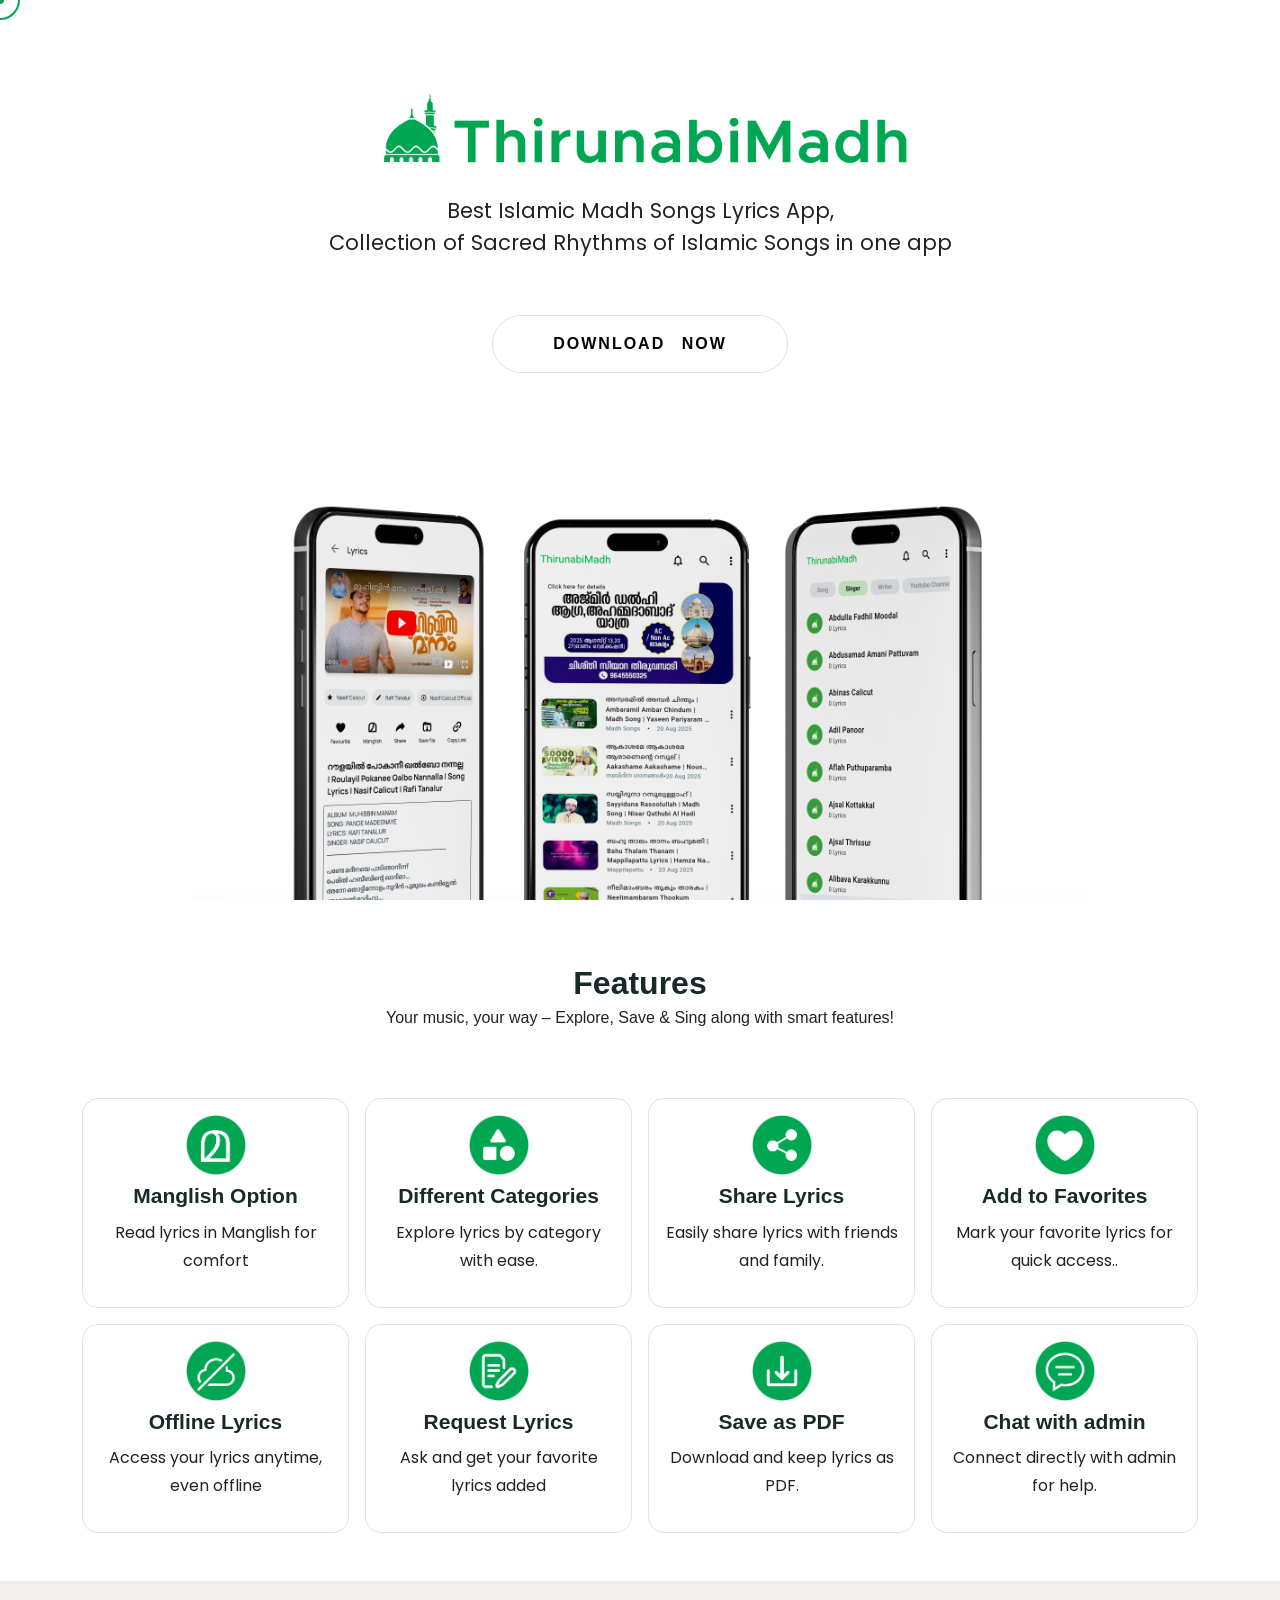
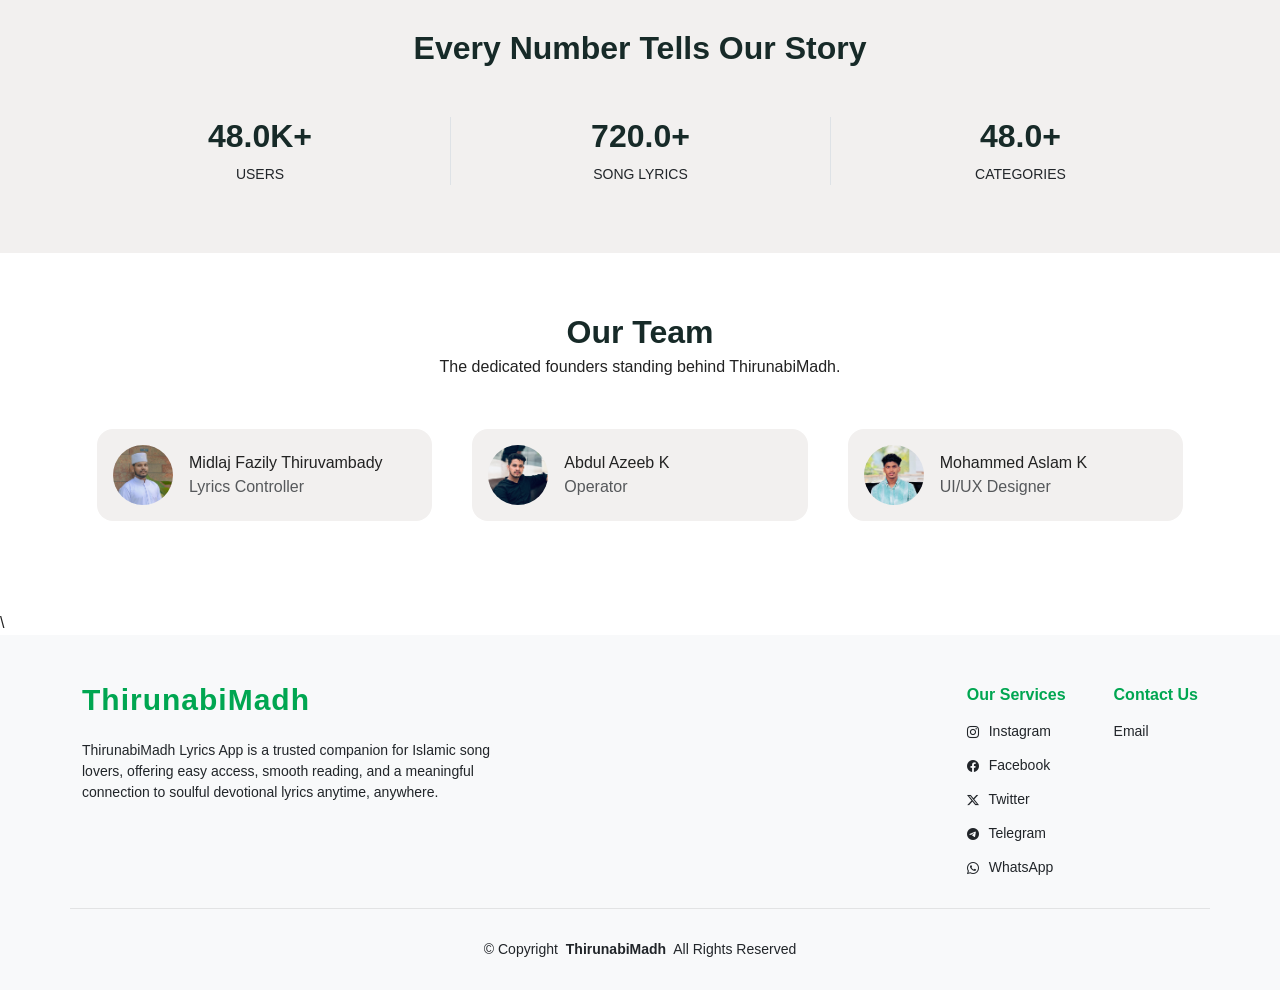
==== commit 3ee0828c: "Add files via upload" ====
--- a/index.html
+++ b/index.html
@@ -456,158 +456,143 @@
       </div>
 
 
-      <div class="modal fade" id="midlajModel" tabindex="-1" aria-hidden="true">
-        <div class="modal-dialog modal-fullscreen">
-          <div class="modal-content">
-            <div class="modal-body p-0">
-              <div class="row g-0 h-100">
-
-                <!-- Left side -->
-                <div class="col-md-6 bg-light d-flex flex-column justify-content-center p-5 rounded-top-4">
-
-                  <!-- Image + Content Wrapper -->
-                  <div class="d-flex align-items-start">
-
-                    <!-- Image on the left with top corners rounded -->
-                    <img src="assetss/cus-imgs/midlaj.jpg" alt="Abdul Azeeb" class="profile-img me-4 flex-shrink-0 rounded-top-5"
-                      width="200" height="250"
-                      style="object-fit: cover; border-top-left-radius: 160px; border-top-right-radius: 16px;">
-
-                    <!-- Text + Socials -->
-                    <div>
-                      <h6 class="text-muted mb-1">Lyrics Controller</h6>
-                      <h2 class="fw-bold mb-2">Midlaj Fazily Thiruvambady</h2>
-                      <p class="mb-3">
-                         I’m Midlaj Thiruvambady, 25 years old, from Kozhikode, Kerala, India. I’m a Co-Founder and Lyrics
-                    Controller at Thirunabimadh, adding creativity and depth through lyrics to strengthen the brand’s
-                    artistic vision.
-
-                      </p>
-                      <!-- Social Links -->
-                      <div class="social mt-2">
-                         <a href="https://twitter.com/midlajtdy"><i class="bi bi-twitter-x"></i></a>
-                    <a href="https://www.facebook.com/muhammed.midlaj.731"><i class="bi bi-facebook"></i></a>
-                    <a href="https://www.Instagram.com/midlaj_thiruvambady"><i class="bi bi-instagram"></i></a>
-                    <a href=""><i class="bi bi-linkedin"></i></a>
-                    <a href="https://wa.me/919645550325"><i class="bi bi-whatsapp"></i></a>
-                      </div>
-                    </div>
-
-                  </div>
+     <!-- Midlaj Modal -->
+<!-- Midlaj Modal -->
+<div class="modal fade" id="midlajModel" tabindex="-1" aria-hidden="true">
+  <div class="modal-dialog modal-fullscreen">
+    <div class="modal-content">
+      <div class="modal-body p-0 position-relative">
+        
+        <!-- Close X button -->
+        <button type="button" class="btn-close position-absolute top-0 end-0 m-3"
+                data-bs-dismiss="modal" aria-label="Close"></button>
+
+        <div class="row g-0 h-100">
+
+          <!-- Left side -->
+          <div class="col-12 col-md-6 bg-light d-flex flex-column justify-content-center p-4 p-md-5">
+            <div class="d-flex flex-column flex-sm-row align-items-center align-items-sm-start text-center text-sm-start">
+              <img src="assetss/cus-imgs/midlaj.jpg" alt="Midlaj Fazily"
+                   class="mb-3 mb-sm-0 me-sm-4 flex-shrink-0"
+                   width="180" height="220"
+                   style="object-fit: cover; border-top-left-radius: 160px; border-top-right-radius: 16px;">
+              <div>
+                <h6 class="text-muted mb-1">Lyrics Controller</h6>
+                <h2 class="fw-bold mb-2 fs-4 fs-md-2">Midlaj Fazily Thiruvambady</h2>
+                <p class="mb-3 small">
+                  I’m Midlaj Thiruvambady, 25 years old, from Kozhikode, Kerala, India. 
+                  I’m a Co-Founder and Lyrics Controller at Thirunabimadh, adding creativity 
+                  and depth through lyrics to strengthen the brand’s artistic vision.
+                </p>
+                <div class="social mt-2 fs-5">
+                  <a href="https://twitter.com/midlajtdy" class="me-2"><i class="bi bi-twitter-x"></i></a>
+                  <a href="https://www.facebook.com/muhammed.midlaj.731" class="me-2"><i class="bi bi-facebook"></i></a>
+                  <a href="https://www.instagram.com/midlaj_thiruvambady" class="me-2"><i class="bi bi-instagram"></i></a>
+                  <a href="#" class="me-2"><i class="bi bi-linkedin"></i></a>
+                  <a href="https://wa.me/919645550325"><i class="bi bi-whatsapp"></i></a>
                 </div>
-
-                <!-- Right side (acts as close button) -->
-                <div class="col-md-6 bg-secondary close-area" data-bs-dismiss="modal" aria-label="Close">
-                  <!-- Empty, whole area clickable -->
+              </div>
+            </div>
+          </div>
+
+          <!-- Right side (hidden on small) -->
+          <div class="col-12 col-md-6 bg-secondary close-area d-none d-md-block"
+               data-bs-dismiss="modal" aria-label="Close"></div>
+
+        </div>
+      </div>
+    </div>
+  </div>
+</div>
+
+
+<!-- Azeeb Modal -->
+<div class="modal fade" id="azeebModel" tabindex="-1" aria-hidden="true">
+  <div class="modal-dialog modal-fullscreen">
+    <div class="modal-content">
+      <div class="modal-body p-0 position-relative">
+
+        <!-- Close X button -->
+        <button type="button" class="btn-close position-absolute top-0 end-0 m-3"
+                data-bs-dismiss="modal" aria-label="Close"></button>
+
+        <div class="row g-0 h-100">
+          <div class="col-12 col-md-6 bg-light d-flex flex-column justify-content-center p-4 p-md-5">
+            <div class="d-flex flex-column flex-sm-row align-items-center align-items-sm-start text-center text-sm-start">
+              <img src="assetss/cus-imgs/azeeb.jpg" alt="Abdul Azeeb"
+                   class="mb-3 mb-sm-0 me-sm-4 flex-shrink-0"
+                   width="180" height="220"
+                   style="object-fit: cover; border-top-left-radius: 160px; border-top-right-radius: 16px;">
+              <div>
+                <h6 class="text-muted mb-1">Operator</h6>
+                <h2 class="fw-bold mb-2 fs-4 fs-md-2">Abdul Azeeb K</h2>
+                <p class="mb-3 small">
+                  I’m Abdul Azeeb K, 24 years old, from Venniyur, Malappuram, Kerala. 
+                  I’m a Co-Founder and Operator at Thirunabimadh, managing operations and 
+                  ensuring smooth workflow for the brand.
+                </p>
+                <div class="social mt-2 fs-5">
+                  <a href="#" class="me-2"><i class="bi bi-twitter-x"></i></a>
+                  <a href="#" class="me-2"><i class="bi bi-facebook"></i></a>
+                  <a href="#" class="me-2"><i class="bi bi-instagram"></i></a>
+                  <a href="#" class="me-2"><i class="bi bi-linkedin"></i></a>
+                  <a href="https://wa.me/7034441826"><i class="bi bi-whatsapp"></i></a>
                 </div>
-
-              </div>
-            </div>
-          </div>
-        </div>
-      </div>
-
-     
-      <div class="modal fade" id="azeebModel" tabindex="-1" aria-hidden="true">
-        <div class="modal-dialog modal-fullscreen">
-          <div class="modal-content">
-            <div class="modal-body p-0">
-              <div class="row g-0 h-100">
-
-                <!-- Left side -->
-                <div class="col-md-6 bg-light d-flex flex-column justify-content-center p-5 rounded-top-4">
-
-                  <!-- Image + Content Wrapper -->
-                  <div class="d-flex align-items-start">
-
-                    <!-- Image on the left with top corners rounded -->
-                    <img src="assetss/cus-imgs/azeeb.jpg" alt="Abdul Azeeb" class="me-4 flex-shrink-0 rounded-top-5"
-                      width="200" height="250"
-                      style="object-fit: cover; border-top-left-radius: 160px; border-top-right-radius: 16px;">
-
-                    <!-- Text + Socials -->
-                    <div>
-                      <h6 class="text-muted mb-1">Operator</h6>
-                      <h2 class="fw-bold mb-2">Abdul Azeeb K</h2>
-                      <p class="mb-3">
-                        I’m Abdul Azeeb K, 24 years old, from Venniyur, Malappuram, Kerala. I’m a Co-Founder and
-                        Operator at Thirunabimadh, managing operations and ensuring smooth workflow for the brand.
-
-                      </p>
-                      <!-- Social Links -->
-                      <div class="social mt-2">
-                        <a href="#"><i class="bi bi-twitter-x"></i></a>
-                        <a href="#"><i class="bi bi-facebook"></i></a>
-                        <a href="#"><i class="bi bi-instagram"></i></a>
-                        <a href="#"><i class="bi bi-linkedin"></i></a>
-                        <a href="https://wa.me/7034441826"><i class="bi bi-whatsapp"></i></a>
-                      </div>
-                    </div>
-
-                  </div>
+              </div>
+            </div>
+          </div>
+          <div class="col-12 col-md-6 bg-secondary close-area d-none d-md-block"
+               data-bs-dismiss="modal" aria-label="Close"></div>
+        </div>
+      </div>
+    </div>
+  </div>
+</div>
+
+
+<!-- Aslam Modal -->
+<div class="modal fade" id="aslamModel" tabindex="-1" aria-hidden="true">
+  <div class="modal-dialog modal-fullscreen">
+    <div class="modal-content">
+      <div class="modal-body p-0 position-relative">
+
+        <!-- Close X button -->
+        <button type="button" class="btn-close position-absolute top-0 end-0 m-3"
+                data-bs-dismiss="modal" aria-label="Close"></button>
+
+        <div class="row g-0 h-100">
+          <div class="col-12 col-md-6 bg-light d-flex flex-column justify-content-center p-4 p-md-5">
+            <div class="d-flex flex-column flex-sm-row align-items-center align-items-sm-start text-center text-sm-start">
+              <img src="assetss/cus-imgs/aslam.jpg" alt="Mohammed Aslam"
+                   class="mb-3 mb-sm-0 me-sm-4 flex-shrink-0"
+                   width="180" height="220"
+                   style="object-fit: cover; border-top-left-radius: 160px; border-top-right-radius: 16px;">
+              <div>
+                <h6 class="text-muted mb-1">UI/UX Designer</h6>
+                <h2 class="fw-bold mb-2 fs-4 fs-md-2">Mohammed Aslam K</h2>
+                <p class="mb-3 small">
+                  I’m Mohammed Aslam K, 23 years old, from Venniyur, Malappuram, Kerala. 
+                  I’m a Co-Founder and Designer at Thirunabimadh, specializing in UI/UX 
+                  design to create simple and user-friendly experiences.
+                </p>
+                <div class="social mt-2 fs-5">
+                  <a href="https://x.com/aslamkvnr555?s=21" class="me-2"><i class="bi bi-twitter-x"></i></a>
+                  <a href="#" class="me-2"><i class="bi bi-facebook"></i></a>
+                  <a href="https://www.instagram.com/moh.aslxm" class="me-2"><i class="bi bi-instagram"></i></a>
+                  <a href="https://www.linkedin.com/in/mohammed-aslam-k-752806375" class="me-2"><i class="bi bi-linkedin"></i></a>
+                  <a href="https://wa.me/8891588624"><i class="bi bi-whatsapp"></i></a>
                 </div>
-
-                <!-- Right side (acts as close button) -->
-                <div class="col-md-6 bg-secondary close-area" data-bs-dismiss="modal" aria-label="Close">
-                  <!-- Empty, whole area clickable -->
-                </div>
-
-              </div>
-            </div>
-          </div>
-        </div>
-      </div>
- <div class="modal fade" id="aslamModel" tabindex="-1" aria-hidden="true">
-        <div class="modal-dialog modal-fullscreen">
-          <div class="modal-content">
-            <div class="modal-body p-0">
-              <div class="row g-0 h-100">
-
-                <!-- Left side -->
-                <div class="col-md-6 bg-light d-flex flex-column justify-content-center p-5 rounded-top-4">
-
-                  <!-- Image + Content Wrapper -->
-                  <div class="d-flex align-items-start">
-
-                    <!-- Image on the left with top corners rounded -->
-                    <img src="assetss/cus-imgs/aslam.jpg" alt="Abdul Azeeb" class="me-4 flex-shrink-0 rounded-top-5"
-                      width="200" height="250"
-                      style="object-fit: cover; border-top-left-radius: 160px; border-top-right-radius: 16px;">
-
-                    <!-- Text + Socials -->
-                    <div>
-                      <h6 class="text-muted mb-1">Ui/Ux Designer</h6>
-                      <h2 class="fw-bold mb-2">Mohammed Aslam K</h2>
-                      <p class="mb-3">
-                        I’m Mohammed Aslam K, 23 years old, from Venniyur, Malappuram, Kerala. I’m a Co-Founder and Designer
-                    at Thirunabimadh, specializing in UI/UX design to create simple and user-friendly experiences
-
-                      </p>
-                      <!-- Social Links -->
-                      <div class="social mt-2">
-                        <a href="https://x.com/aslamkvnr555?s=21"><i class="bi bi-twitter-x"></i></a>
-                    <a href><i class="bi bi-facebook"></i></a>
-                    <a href="https://www.instagram.com/moh.aslxm"><i class="bi bi-instagram"></i></a>
-                    <a
-                      href="https://www.linkedin.com/in/mohammed-aslam-k-752806375?utm_source=share&utm_campaign=share_via&utm_content=profile&utm_medium=ios_app"><i
-                        class="bi bi-linkedin"></i></a>
-                    <a href="https://wa.me/8891588624"><i class="bi bi-whatsapp"></i></a>
-                      </div>
-                    </div>
-
-                  </div>
-                </div>
-
-                <!-- Right side (acts as close button) -->
-                <div class="col-md-6 bg-secondary close-area" data-bs-dismiss="modal" aria-label="Close">
-                  <!-- Empty, whole area clickable -->
-                </div>
-
-              </div>
-            </div>
-          </div>
-        </div>
-      </div>
+              </div>
+            </div>
+          </div>
+          <div class="col-12 col-md-6 bg-secondary close-area d-none d-md-block"
+               data-bs-dismiss="modal" aria-label="Close"></div>
+        </div>
+      </div>
+    </div>
+  </div>
+</div>
+
 
 
     </section>
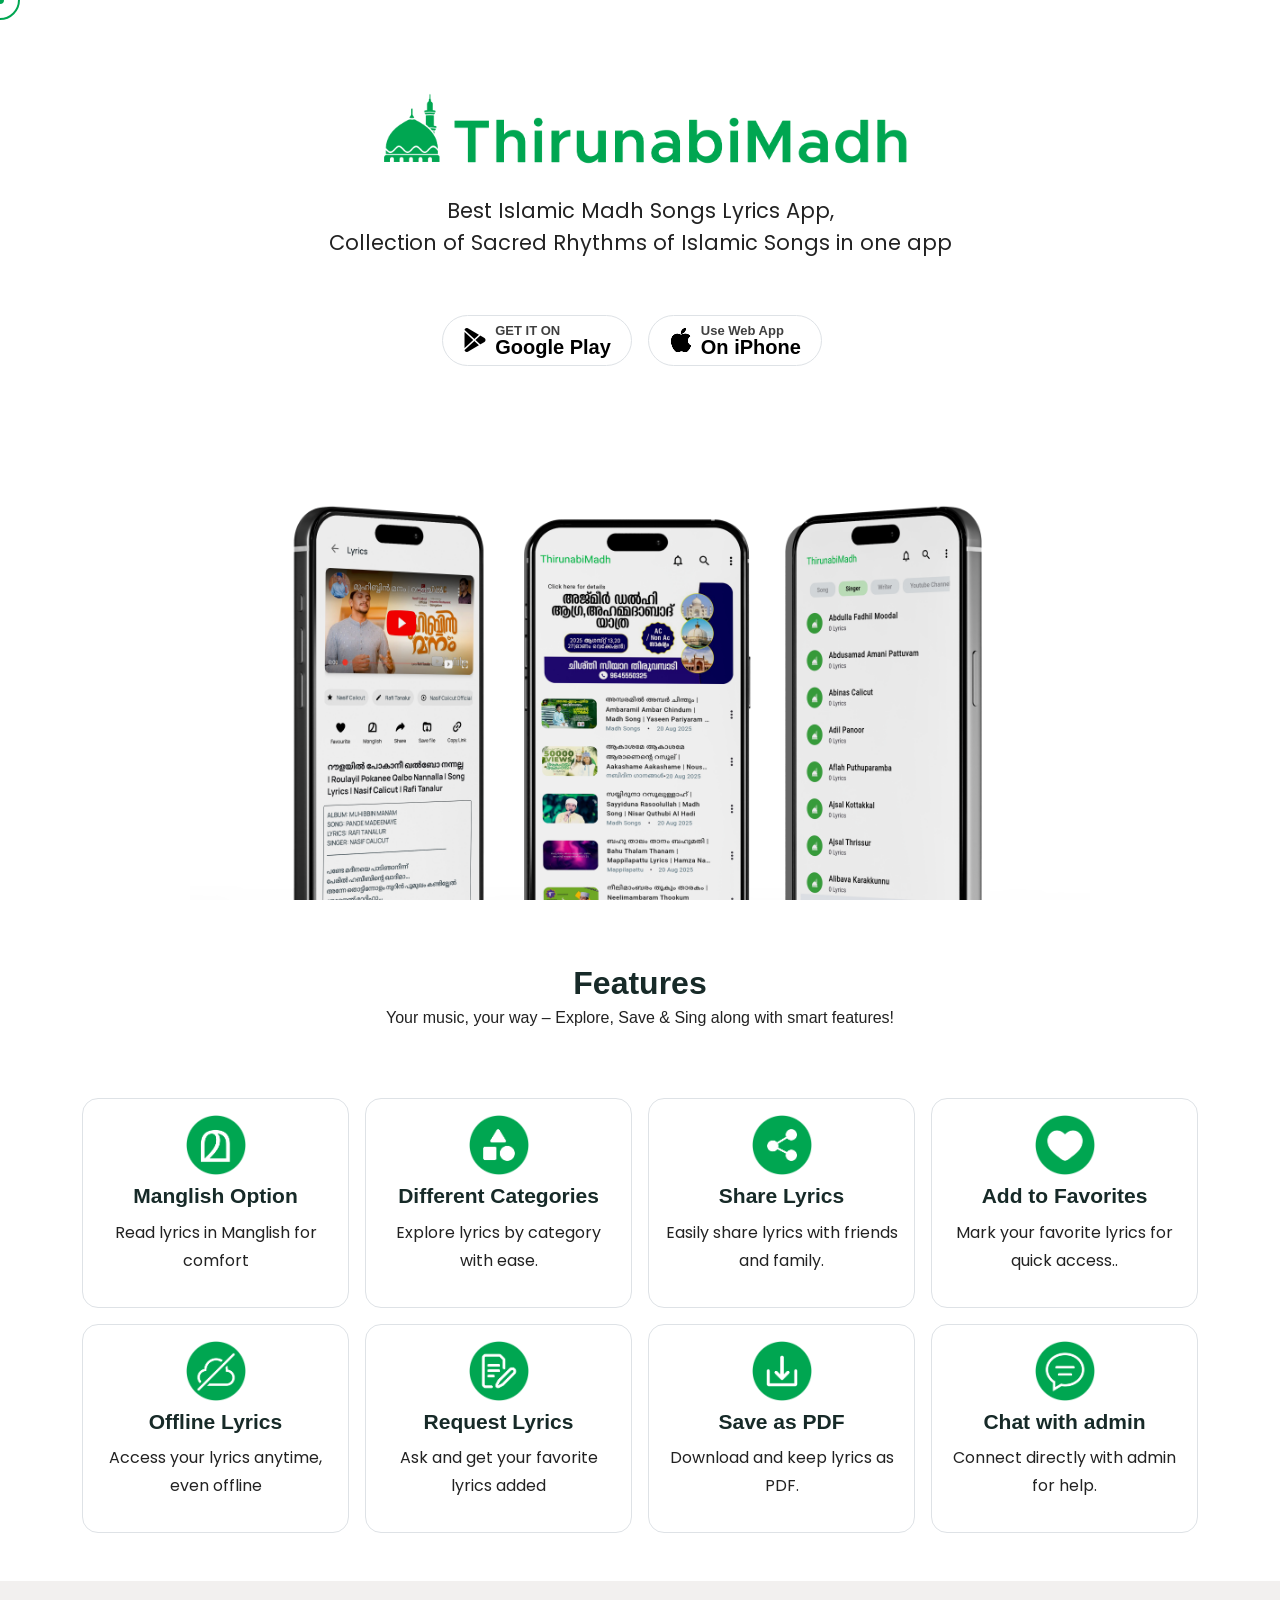
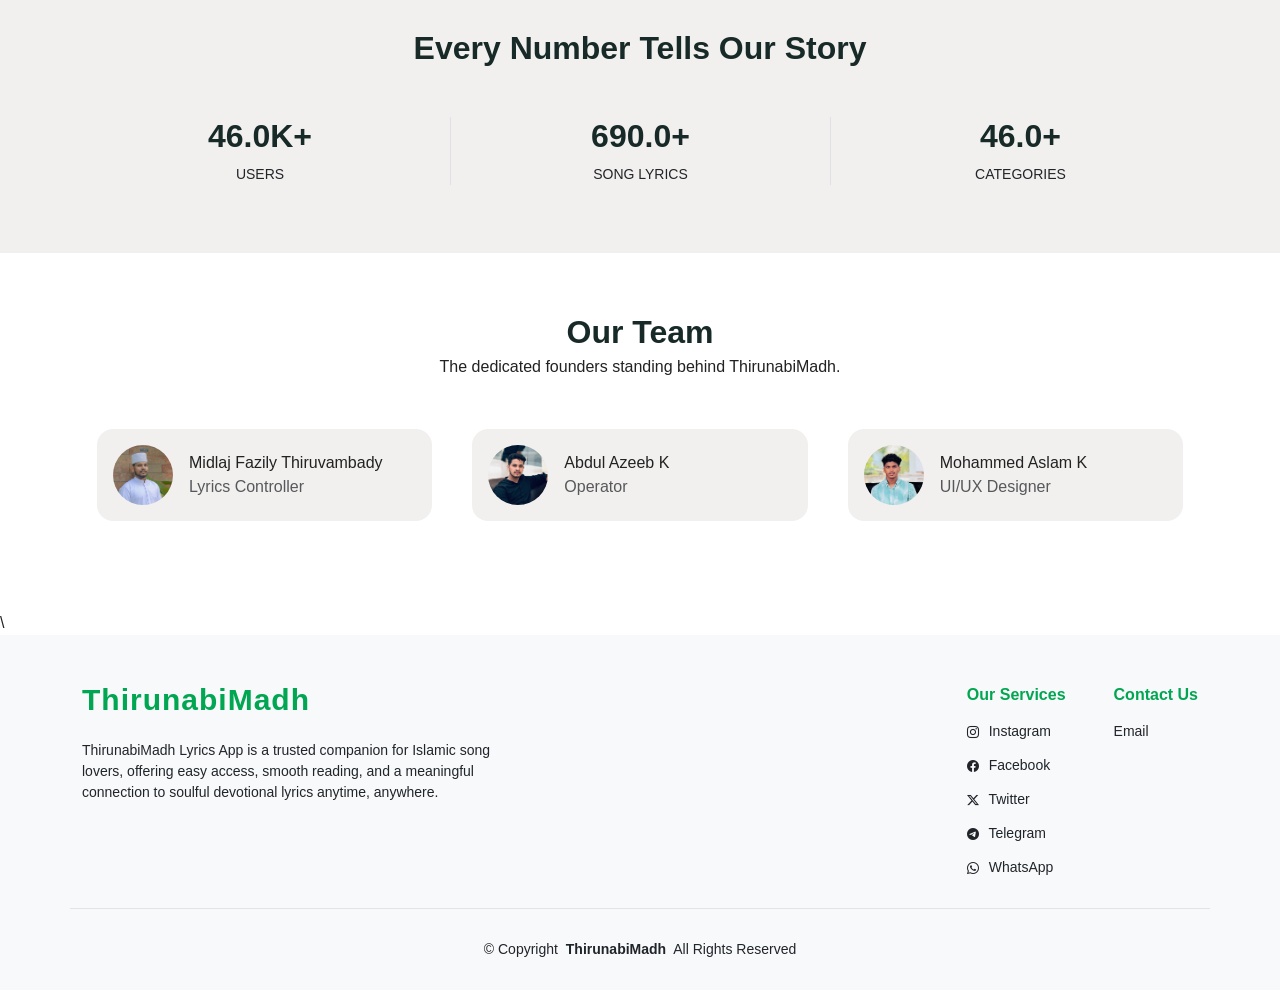
==== commit e7dd253c: "NEW IOS BUTTON" ====
--- a/index.html
+++ b/index.html
@@ -79,13 +79,58 @@
             </div>
 
             <!-- Button -->
-            <div class="col-12 mt-4">
-              <div class="wow-btn text-center">
-                <a class="btn btn-default wow-button border"
-                  href="https://play.google.com/store/apps/details?id=com.ThirunabiMadh ">
-                  DOWNLOAD NOW</a>
-              </div>
-            </div>
+          <div class="col-12 mt-4 d-flex justify-content-center gap-3">
+
+<div class="wow-btn">
+  <a href="https://play.google.com/store/apps/details?id=com.ThirunabiMadh"
+     class=" btn btn-default wow-button border d-flex align-items-center gap-2">
+    
+    <!-- Icon -->
+    <i class="bi bi-google-play fs-4 fs-md-2"></i>
+
+    <!-- Text -->
+    <span class="d-flex flex-column lh-1 lh-md-sm text-start">
+      <small class="text-uppercase opacity-75 fontsize fs-md-6">
+        Get it on
+      </small>
+      <span class="fw-semibold fs-5 fs-md-5">
+        Google Play
+      </span>
+    </span>
+
+  </a>
+</div>
+
+
+
+ <div class="wow-btn">
+  <a href="https://ios.thirunabimadh.in/"
+     class="btn btn-default wow-button border d-flex align-items-center gap-2">
+    
+    <!-- Icon -->
+    <i class="bi bi-apple fs-4 fs-md-2"></i>
+
+    <!-- Text -->
+    <span class="d-flex flex-column lh-1 lh-md-sm text-start">
+      <small class=" opacity-75 fs-7 fs-md-6 fontsize">
+        Use Web App
+      </small>
+      <span class="fw-semibold fs-5 fs-md-5">
+        On iPhone
+      </span>
+    </span>
+
+  </a>
+</div>
+
+<div>
+  <form action="">
+   <label for=""></label>
+   
+
+  </form>
+</div>
+
 
           </div>
         </div>
@@ -475,7 +520,7 @@
               <img src="assetss/cus-imgs/midlaj.jpg" alt="Midlaj Fazily"
                    class="mb-3 mb-sm-0 me-sm-4 flex-shrink-0"
                    width="180" height="220"
-                   style="object-fit: cover; border-top-left-radius: 160px; border-top-right-radius: 16px;">
+                   style="object-fit: cover; border-top-left-radius: 16px; border-top-right-radius: 16px;">
               <div>
                 <h6 class="text-muted mb-1">Lyrics Controller</h6>
                 <h2 class="fw-bold mb-2 fs-4 fs-md-2">Midlaj Fazily Thiruvambady</h2>
@@ -522,7 +567,7 @@
               <img src="assetss/cus-imgs/azeeb.jpg" alt="Abdul Azeeb"
                    class="mb-3 mb-sm-0 me-sm-4 flex-shrink-0"
                    width="180" height="220"
-                   style="object-fit: cover; border-top-left-radius: 160px; border-top-right-radius: 16px;">
+                   style="object-fit: cover; border-top-left-radius: 16px; border-top-right-radius: 16px;">
               <div>
                 <h6 class="text-muted mb-1">Operator</h6>
                 <h2 class="fw-bold mb-2 fs-4 fs-md-2">Abdul Azeeb K</h2>
@@ -566,7 +611,7 @@
               <img src="assetss/cus-imgs/aslam.jpg" alt="Mohammed Aslam"
                    class="mb-3 mb-sm-0 me-sm-4 flex-shrink-0"
                    width="180" height="220"
-                   style="object-fit: cover; border-top-left-radius: 160px; border-top-right-radius: 16px;">
+                   style="object-fit: cover; border-top-left-radius: 16px; border-top-right-radius: 16px;">
               <div>
                 <h6 class="text-muted mb-1">UI/UX Designer</h6>
                 <h2 class="fw-bold mb-2 fs-4 fs-md-2">Mohammed Aslam K</h2>
--- a/assetss/css/style.css
+++ b/assetss/css/style.css
@@ -31,11 +31,15 @@
 .main a{
     color: black;
     text-decoration: none;
-    font-size: 16px;
+    font-size: 18px;
     cursor:pointer;
-    word-spacing: 10px;
+   
     font-weight: 600;
 
+}
+
+.fontsize{
+    font-size: small;
 }
 .sidenav a {
     padding: 5%;
@@ -128,17 +132,32 @@
     letter-spacing: 2px;
 
 }*/
-.wow-button{
-    padding: 16px 60px;
-    border: solid 1px black;
-    color: black;
-    text-align: center;
+.wow-button {
+    padding: 8px 20px;
+    border: 1px solid #000;
+    color: #000;
     text-decoration: none;
-    display: inline-block;
+
+    display: inline-flex;
+    align-items: center;
+    gap: 6px;
+
     font-size: 16px;
     border-radius: 50px;
-    letter-spacing: 2px;
-}
+
+    /* CRITICAL FIXES */
+    letter-spacing: 0;
+    line-height: 1;
+}
+
+.wow-button small,
+.wow-button span {
+    margin: 0;
+    padding: 0;
+    line-height: 1;
+}
+
+
 .wow-button:hover{
     color: #ffffff;
     background-color: #038b0a;
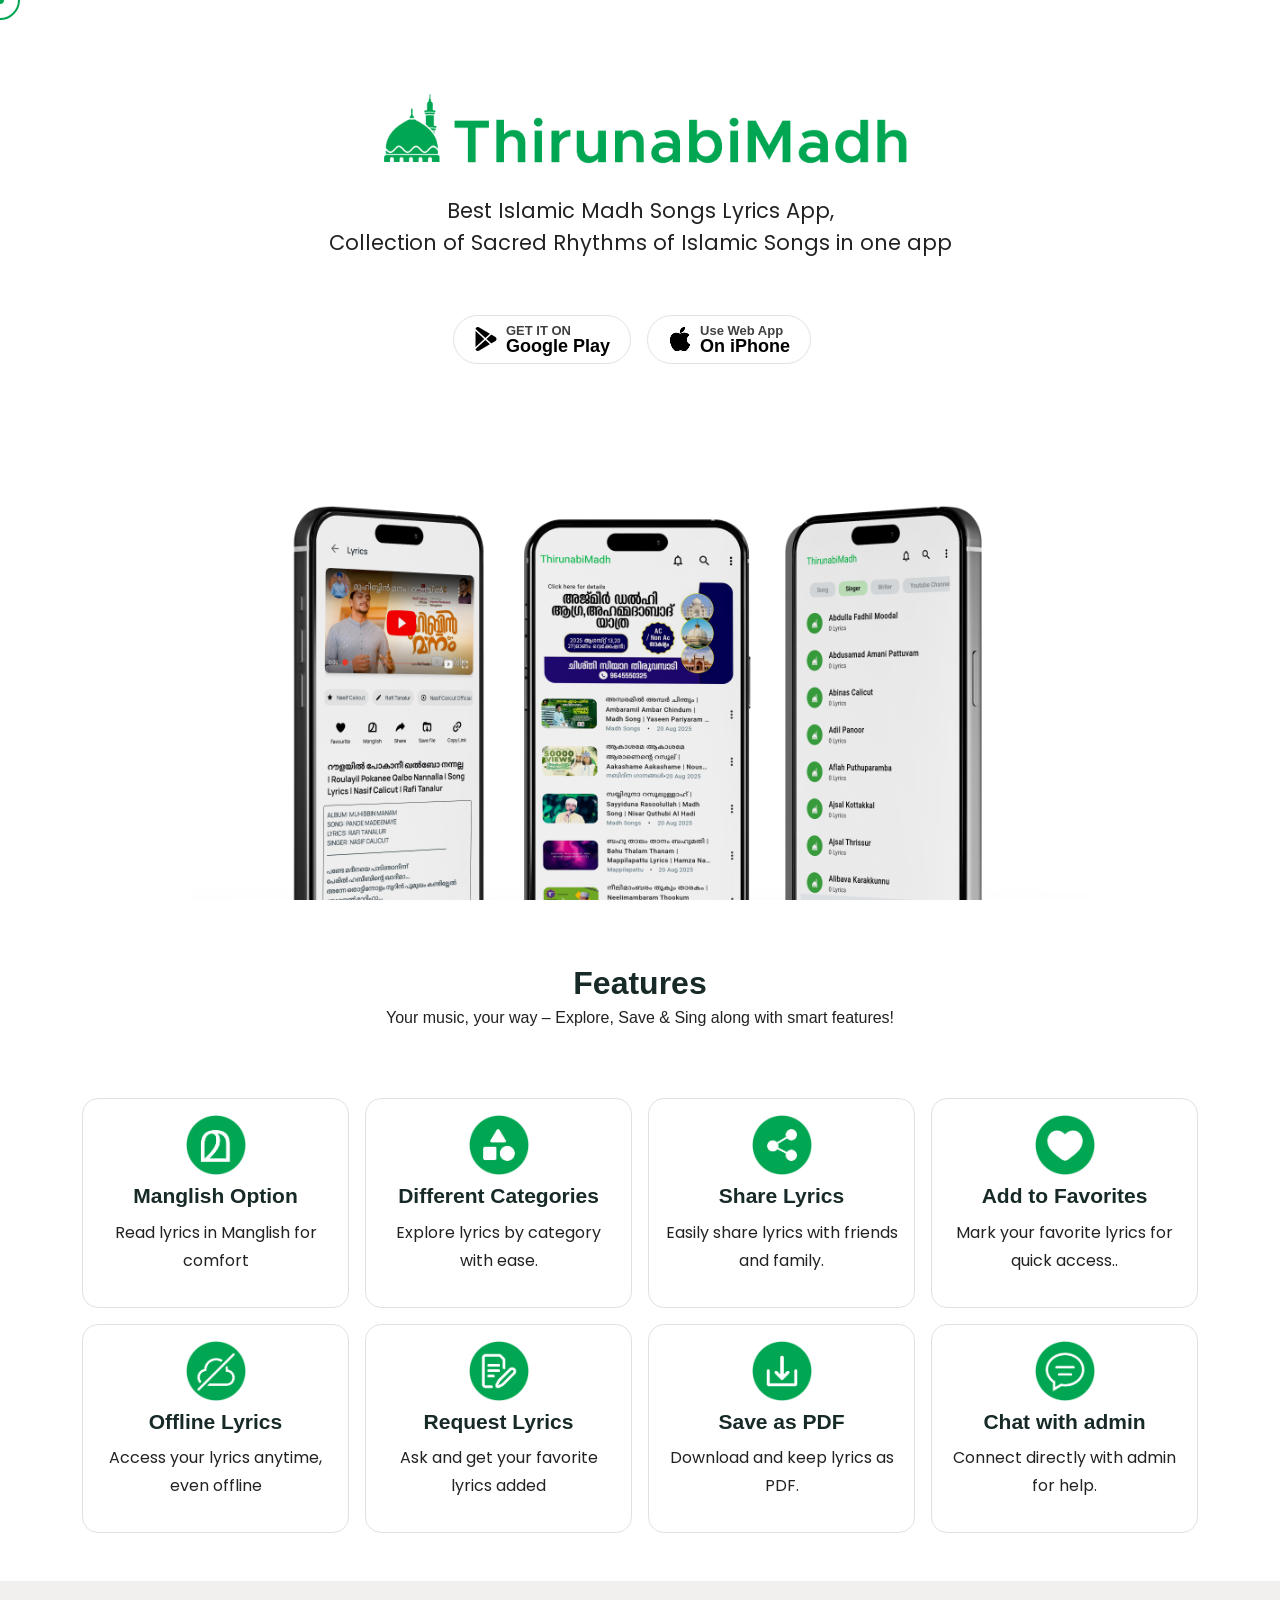
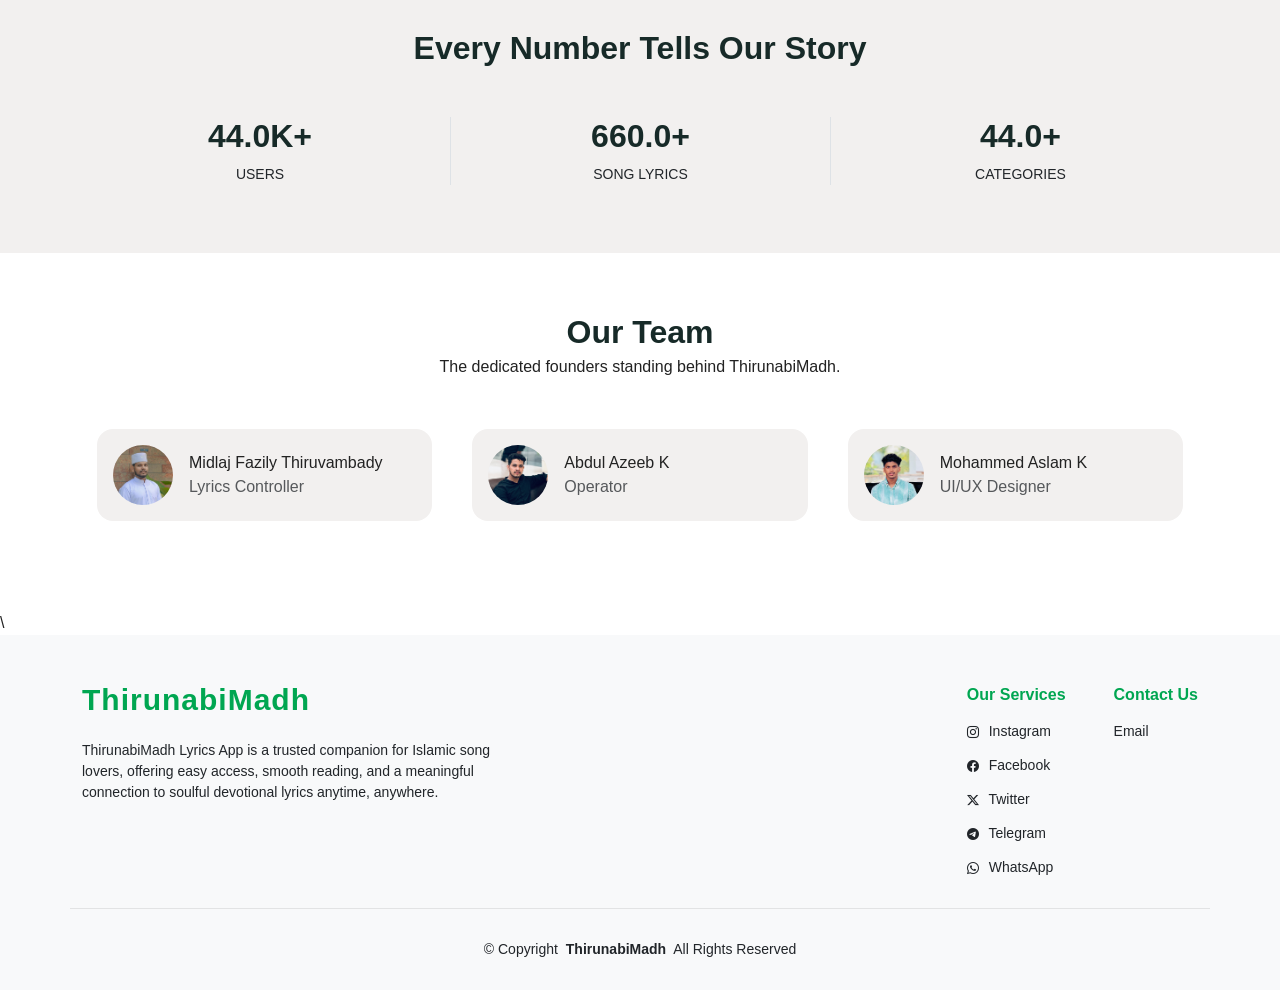
==== commit 85798e3f: "features pos" ====
--- a/index.html
+++ b/index.html
@@ -90,10 +90,10 @@
 
     <!-- Text -->
     <span class="d-flex flex-column lh-1 lh-md-sm text-start">
-      <small class="text-uppercase opacity-75 fontsize fs-md-6">
+      <small class="text-uppercase opacity-75 fontsize fs-md-8">
         Get it on
       </small>
-      <span class="fw-semibold fs-5 fs-md-5">
+      <span class="fw-semibold  fscustom ">
         Google Play
       </span>
     </span>
@@ -115,7 +115,7 @@
       <small class=" opacity-75 fs-7 fs-md-6 fontsize">
         Use Web App
       </small>
-      <span class="fw-semibold fs-5 fs-md-5">
+      <span class="fw-semibold fscustom">
         On iPhone
       </span>
     </span>
@@ -142,8 +142,8 @@
       <div class="container">
 
         <!-- desktop view -->
-        <div class="row d-none d-md-block">
-          <div class="container section-title mb-5" data-aos="fade-up">
+        <div class="row  d-md-block">
+          <div class="container section-title  mb-5" data-aos="fade-up">
         <h2>Features</h2>
         <p>Your music, your way – Explore, Save & Sing along with smart features!</p>
       </div><!-- End Section Title -->
@@ -152,16 +152,7 @@
         </div>
 
         <!-- mobile view -->
-        <div class="row d-md-none">
-          <div class="">
-            <h2>Features</h2>
-          </div>
-
-
-          <p class="font-1">
-            Your music, your way – Explore, Save & Sing along with smart features!
-          </p>
-        </div>
+     
       </div>
 
       <div class="container">
--- a/assetss/css/style.css
+++ b/assetss/css/style.css
@@ -570,6 +570,12 @@
      padding-top:20px;
      padding-bottom:5px;
     }
+    .fscustom{
+        font-size: small;
+    }
+    .fontsize{
+        font-size: 10px;
+    }
     input,select,textarea{
     padding-top: 8px;
     padding-bottom: 8px;
--- a/assetss/css/main.css
+++ b/assetss/css/main.css
@@ -872,6 +872,7 @@
   font-weight: 700;
   margin-bottom: 2px;
   padding-bottom: 2px;
+ text-align: center;
   position: relative;
 }
 
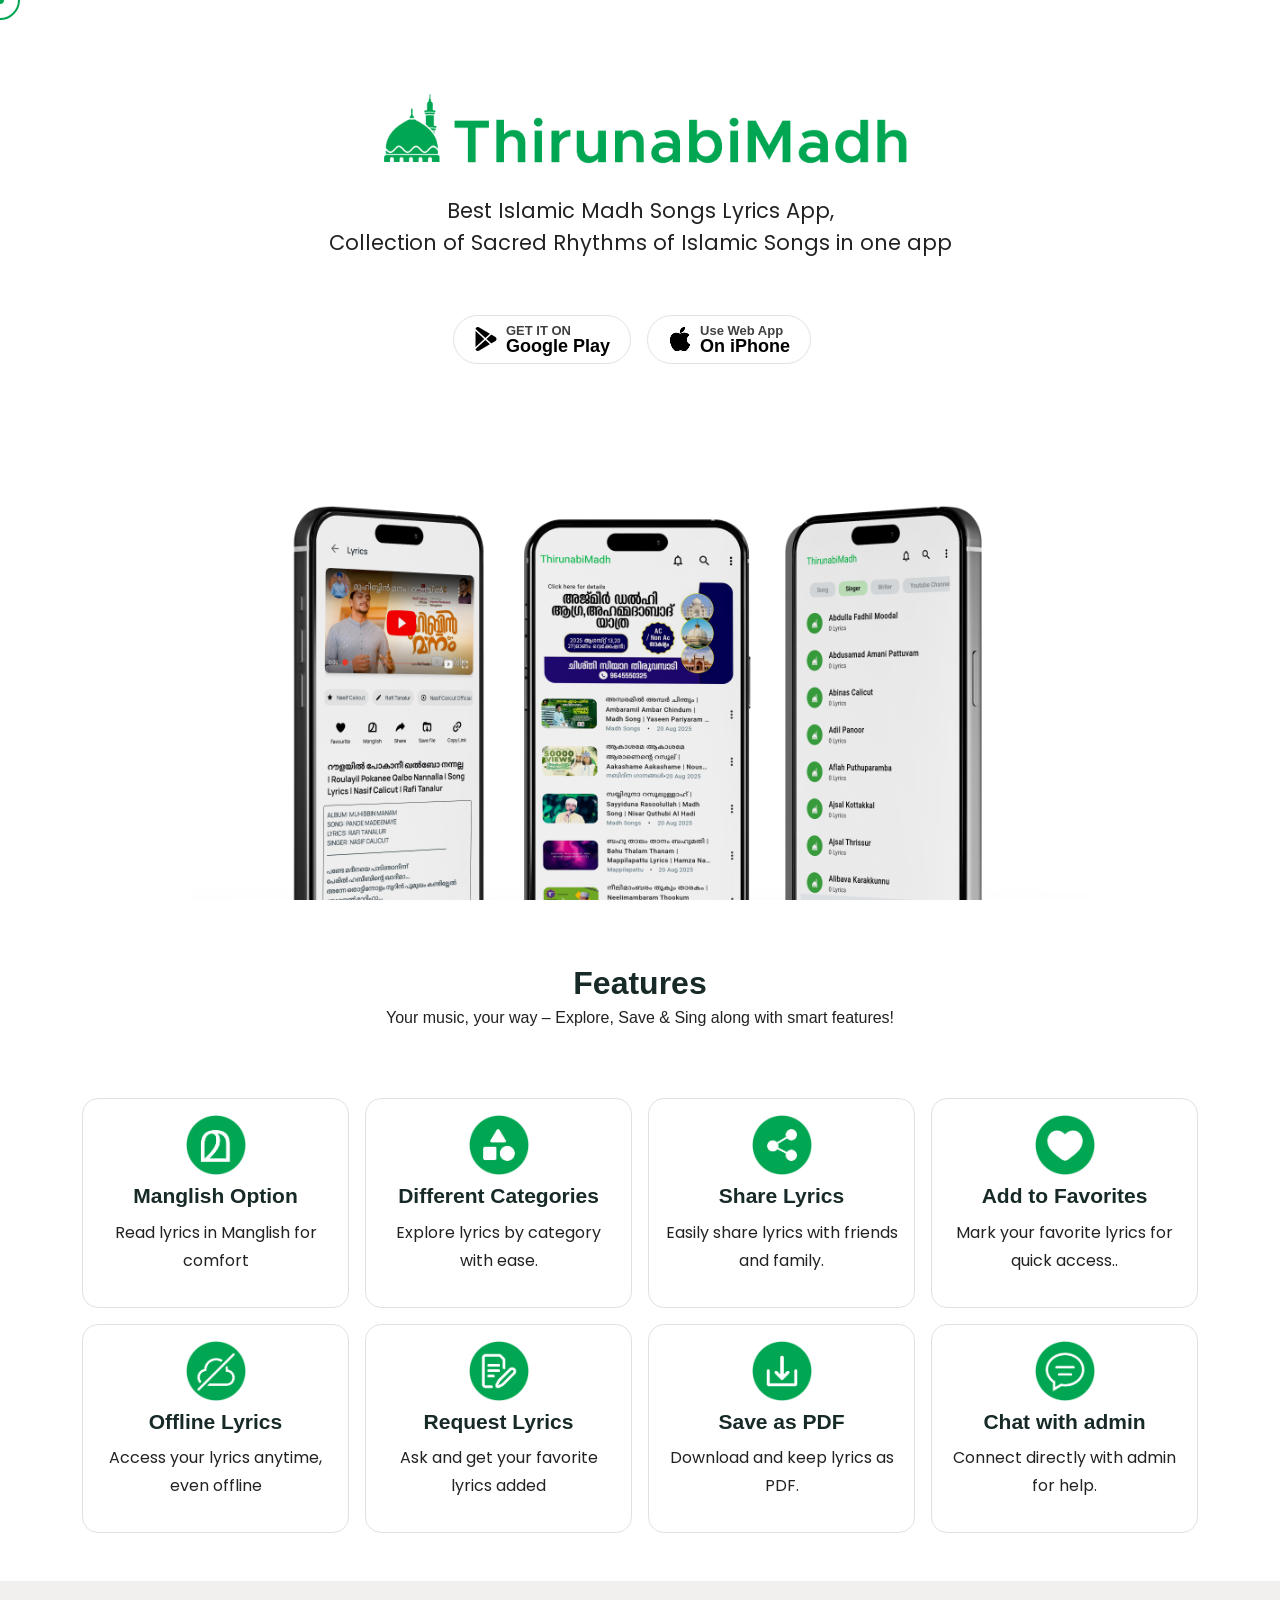
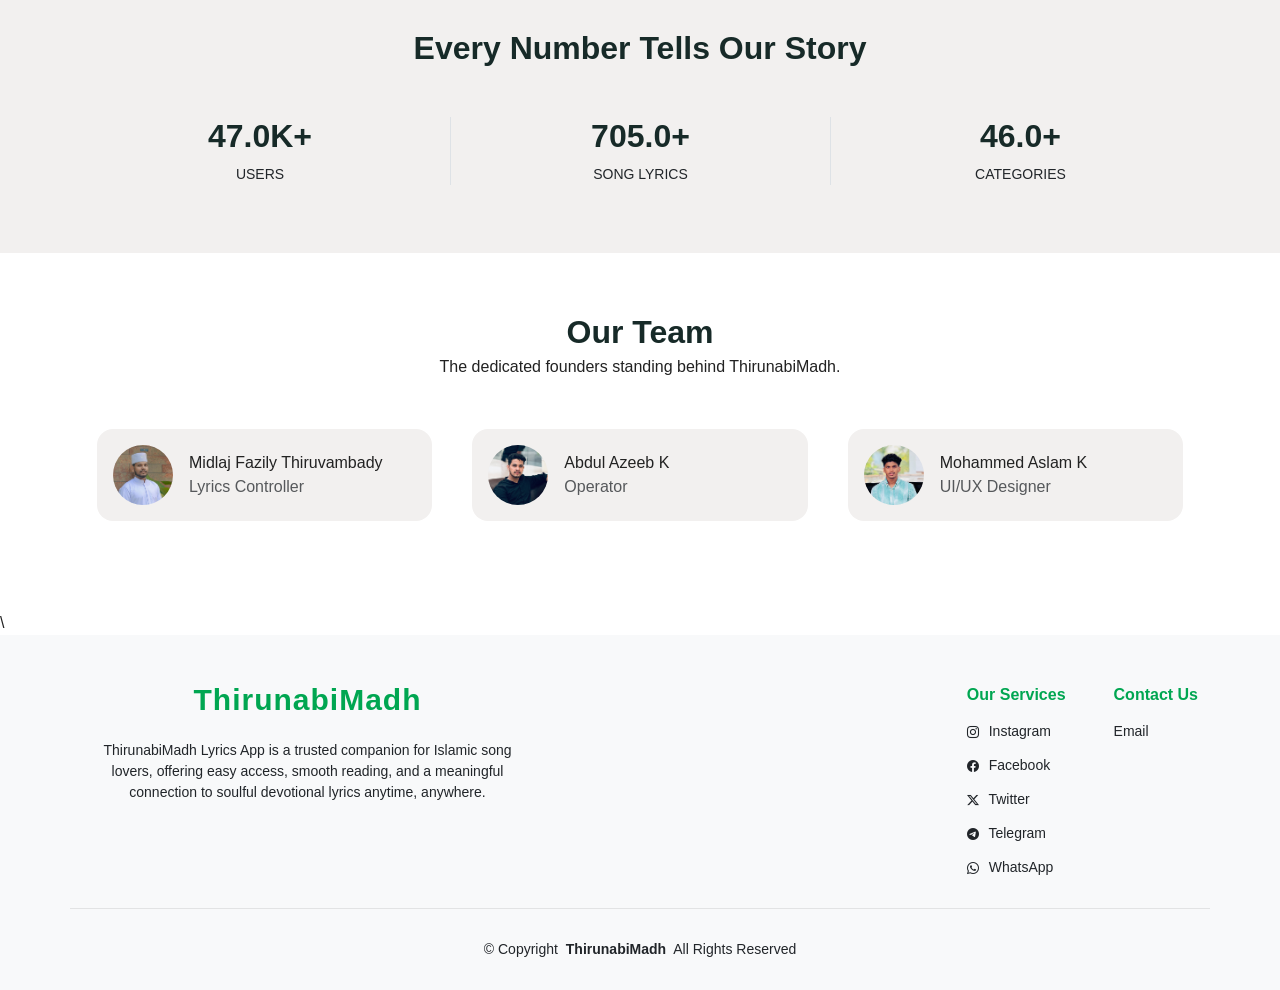
==== commit 1487eab3: "rgdsg" ====
--- a/index.html
+++ b/index.html
@@ -805,8 +805,8 @@
       <div class="row gy-4 justify-content-between">
 
         <!-- About (always left) -->
-        <div class="col-lg-5 col-md-12 footer-about text-start">
-          <a href="index.html" class="logo d-flex align-items-center  justify-content-md-start">
+        <div class="col-lg-5 col-md-12 footer-about text-center">
+          <a href="index.html" class="w-100 logo d-flex align-items-center justify-content-center ">
             <span class="sitename">ThirunabiMadh</span>
           </a>
           <p class="d-md-block">
--- a/assetss/css/main.css
+++ b/assetss/css/main.css
@@ -872,7 +872,6 @@
   font-weight: 700;
   margin-bottom: 2px;
   padding-bottom: 2px;
- text-align: center;
   position: relative;
 }
 
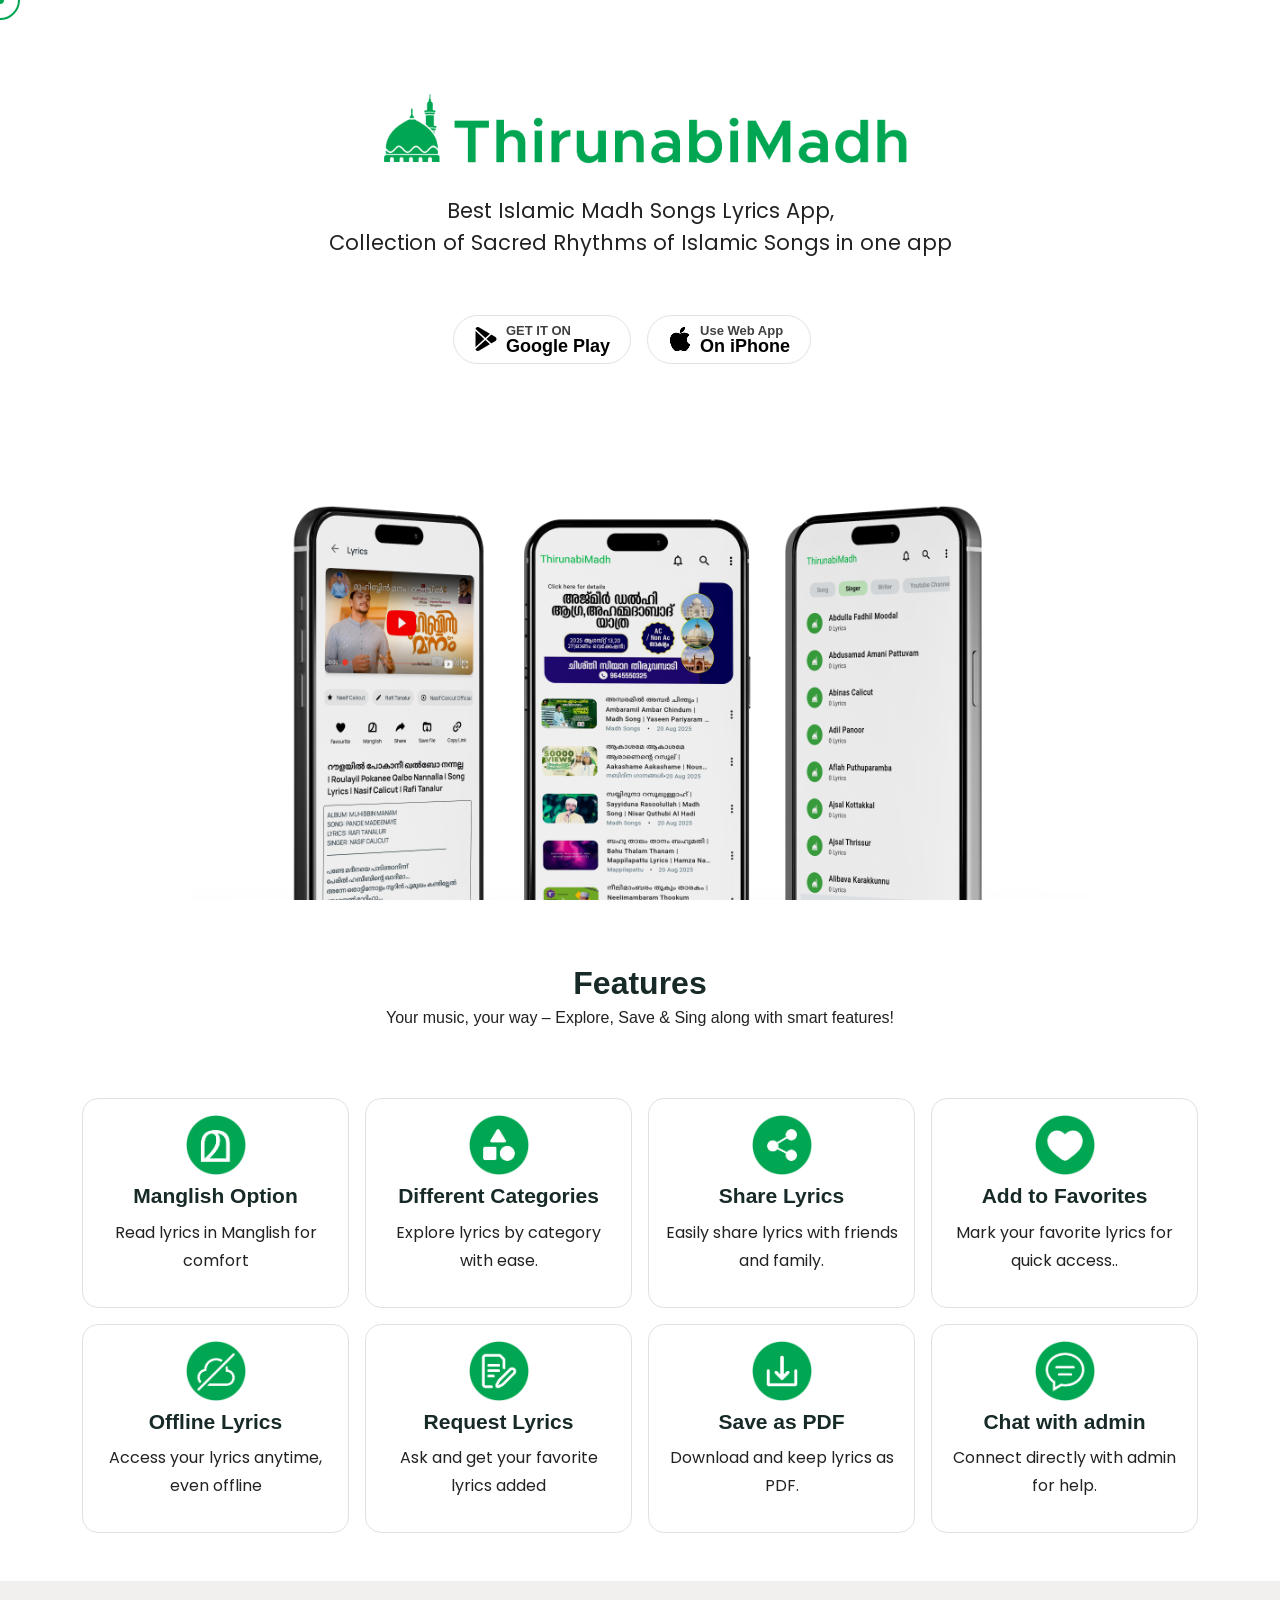
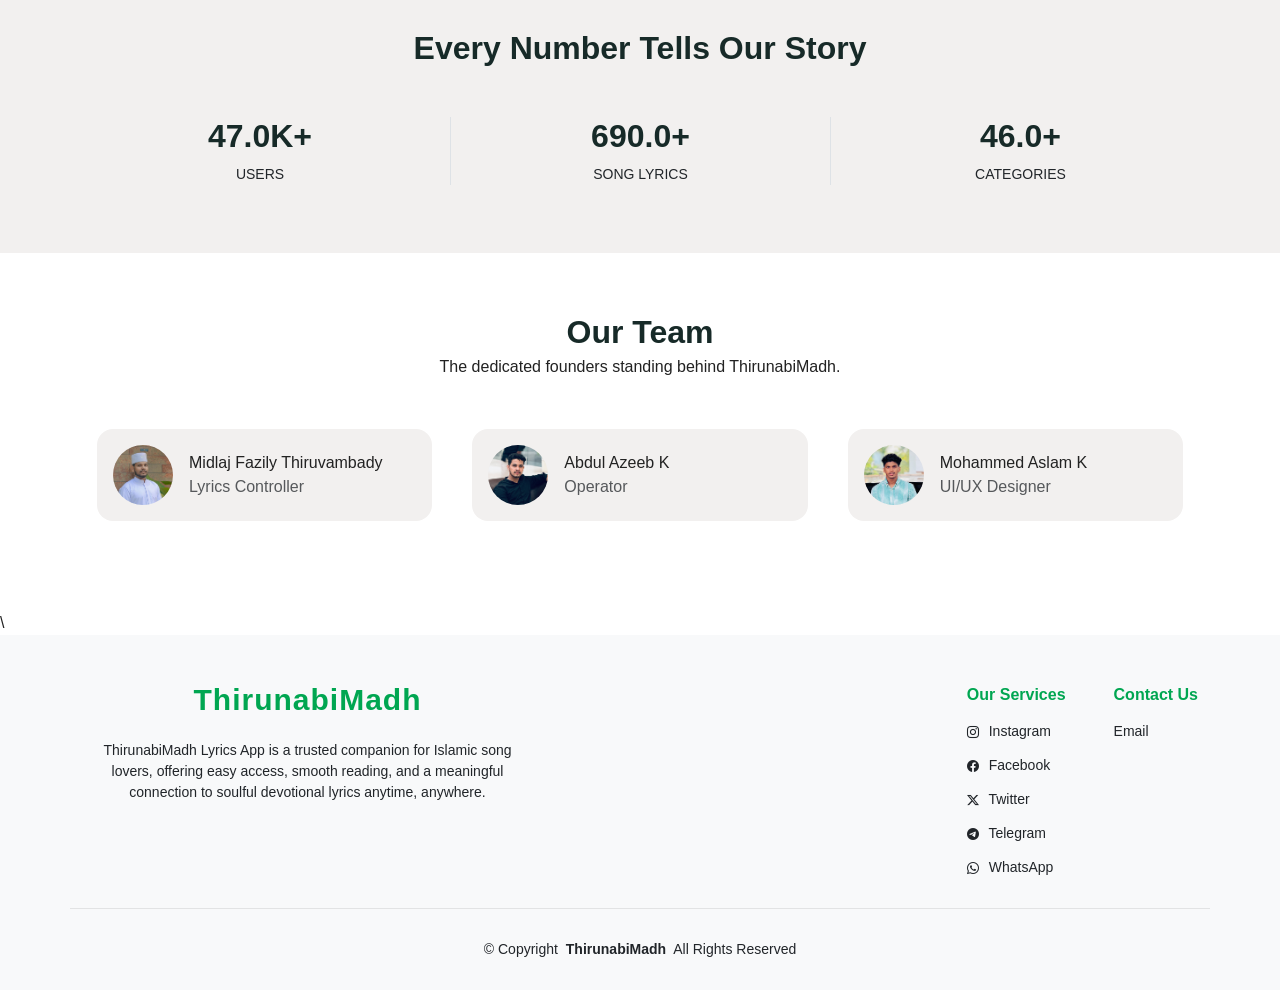
==== commit c4fa789d: "Update index.html" ====
--- a/index.html
+++ b/index.html
@@ -37,6 +37,9 @@
   * Author: BootstrapMade.com
   * License: https://bootstrapmade.com/license/
   ======================================================== -->
+
+  <script async src="https://pagead2.googlesyndication.com/pagead/js/adsbygoogle.js?client=ca-pub-1709257747572590"
+     crossorigin="anonymous"></script>
 </head>
 
 <body class="index-page">
@@ -880,4 +883,5 @@
 
 </body>
 
-</html>+
+</html>
